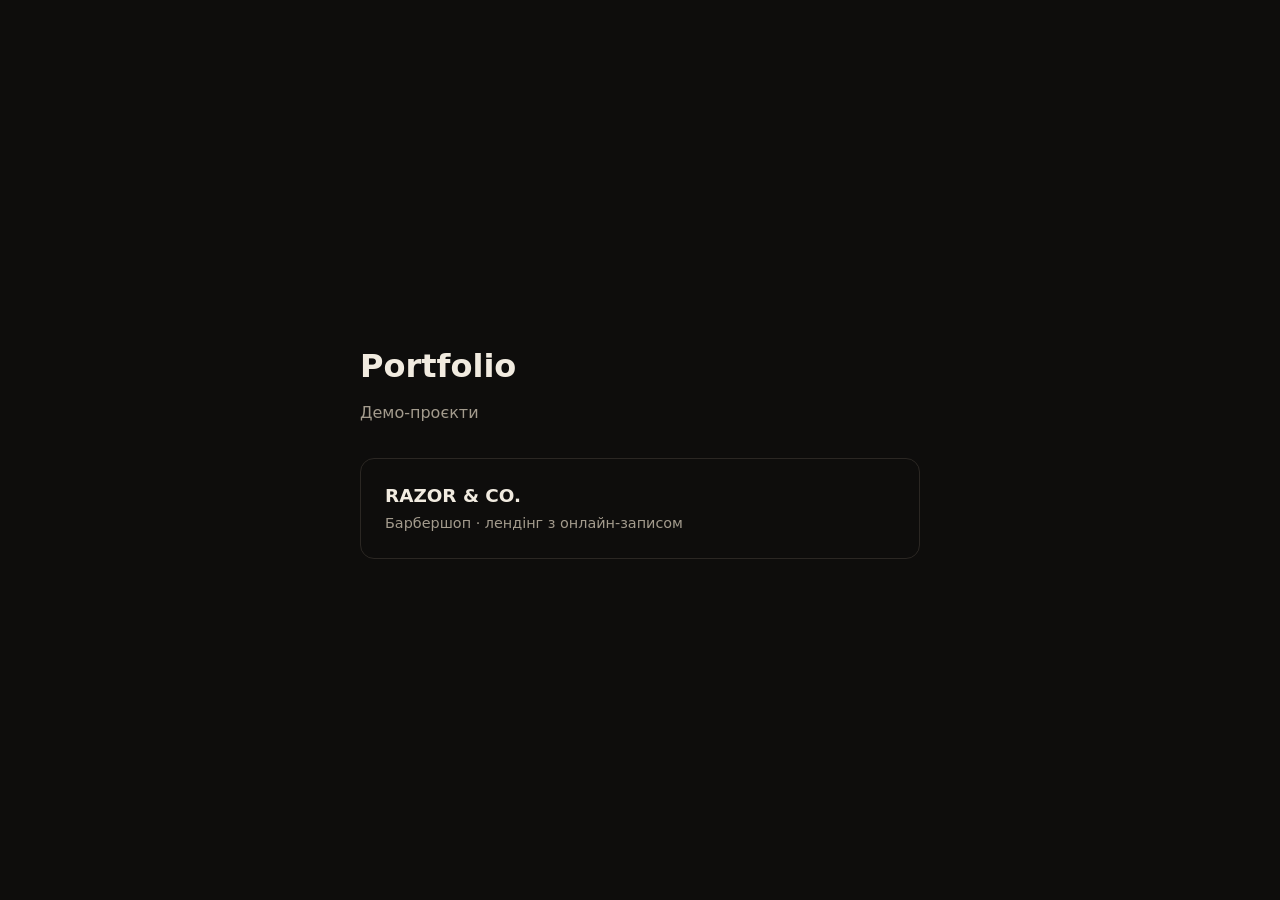
==== index.html @ 5d08f430 "Add RAZOR & CO. barbershop landing and Pages deploy workflow Co-Authored-By: Claude Sonnet 5.5 <nore" ====
<!doctype html>
<html lang="uk">
<head>
  <meta charset="utf-8">
  <meta name="viewport" content="width=device-width, initial-scale=1">
  <title>Portfolio</title>
  <style>
    :root { color-scheme: dark; }
    body { margin: 0; min-height: 100vh; display: grid; place-items: center; background: #0e0d0c; color: #f1ebe0; font: 16px/1.6 system-ui, -apple-system, 'Segoe UI', sans-serif; }
    main { width: min(560px, 100% - 40px); padding: 40px 0; }
    h1 { font-size: 2rem; margin: 0 0 8px; }
    p { color: #a39b8d; margin: 0 0 32px; }
    a { display: block; padding: 22px 24px; border: 1px solid #2b2723; border-radius: 14px; color: inherit; text-decoration: none; transition: border-color .25s, transform .25s; }
    a:hover { border-color: #c9a24b; transform: translateY(-2px); }
    b { display: block; font-size: 1.15rem; }
    span { color: #a39b8d; font-size: .9rem; }
  </style>
</head>
<body>
  <main>
    <h1>Portfolio</h1>
    <p>Демо-проєкти</p>
    <a href="barbershop/"><b>RAZOR &amp; CO.</b><span>Барбершоп · лендінг з онлайн-записом</span></a>
  </main>
</body>
</html>
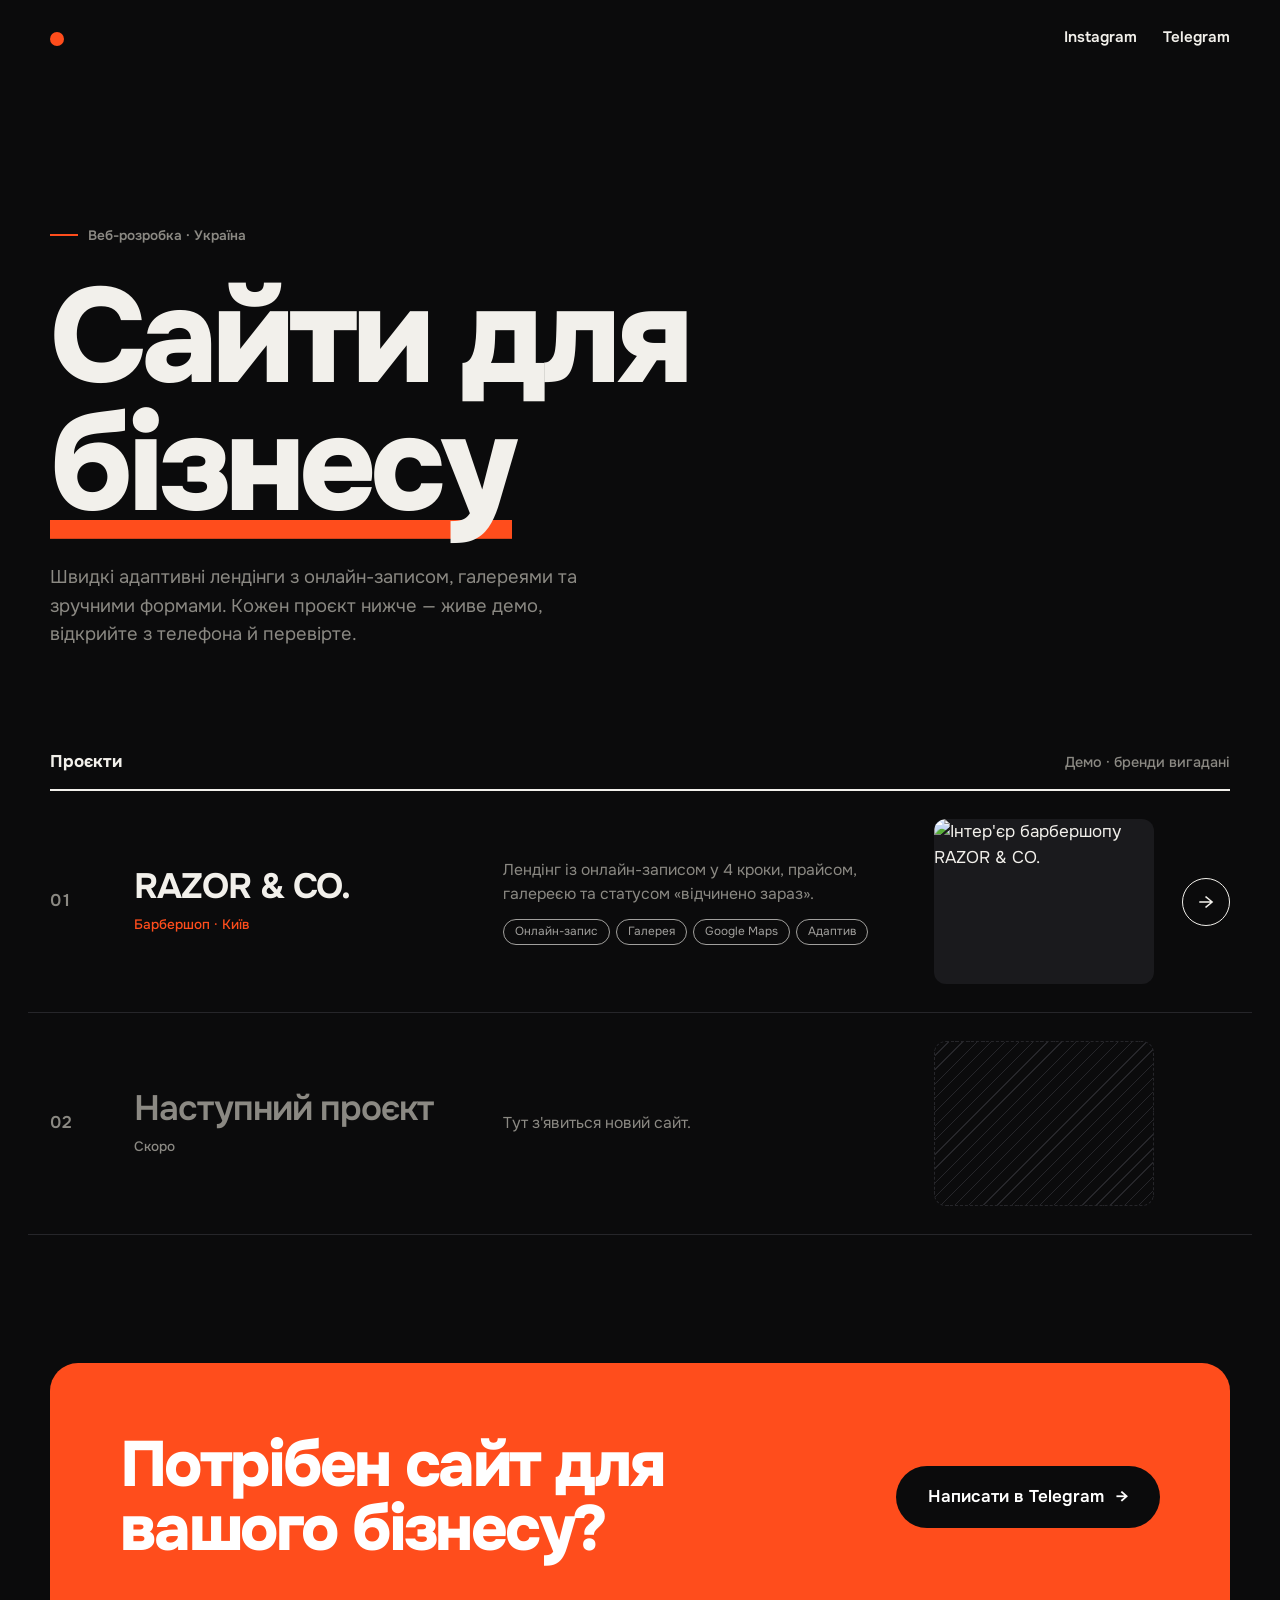
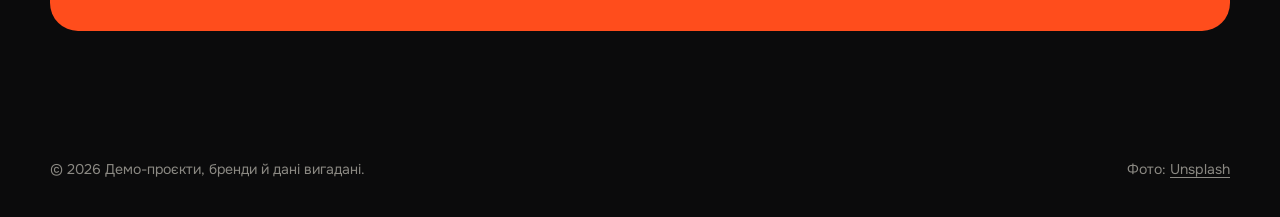
==== commit fb459fdc: "Redesign hub: independent dark style with project list - New neutral dark design (Onest, orange acce" ====
--- a/index.html
+++ b/index.html
@@ -3,24 +3,174 @@
 <head>
   <meta charset="utf-8">
   <meta name="viewport" content="width=device-width, initial-scale=1">
-  <title>Portfolio</title>
+  <title>Сайти для бізнесу — демо-проєкти</title>
+  <meta name="description" content="Демо-проєкти: лендінги та сайти для бізнесу з онлайн-записом, галереями та адаптивним дизайном.">
+  <meta name="theme-color" content="#0b0b0c">
+  <meta property="og:type" content="website">
+  <meta property="og:locale" content="uk_UA">
+  <meta property="og:title" content="Сайти для бізнесу — демо-проєкти">
+  <meta property="og:description" content="Демо-проєкти: лендінги та сайти для бізнесу.">
+  <meta property="og:image" content="https://images.unsplash.com/photo-1585747860715-2ba37e788b70?auto=format&fit=crop&w=1200&h=630&q=75">
+  <link rel="icon" href="data:image/svg+xml,<svg xmlns='http://www.w3.org/2000/svg' viewBox='0 0 64 64'><rect width='64' height='64' rx='16' fill='%230b0b0c'/><circle cx='32' cy='32' r='11' fill='%23ff4d1c'/></svg>">
+  <link rel="preconnect" href="https://fonts.googleapis.com">
+  <link rel="preconnect" href="https://fonts.gstatic.com" crossorigin>
+  <link rel="preconnect" href="https://images.unsplash.com" crossorigin>
+  <link href="https://fonts.googleapis.com/css2?family=Onest:wght@400;500;600;700;800&display=swap" rel="stylesheet">
   <style>
-    :root { color-scheme: dark; }
-    body { margin: 0; min-height: 100vh; display: grid; place-items: center; background: #0e0d0c; color: #f1ebe0; font: 16px/1.6 system-ui, -apple-system, 'Segoe UI', sans-serif; }
-    main { width: min(560px, 100% - 40px); padding: 40px 0; }
-    h1 { font-size: 2rem; margin: 0 0 8px; }
-    p { color: #a39b8d; margin: 0 0 32px; }
-    a { display: block; padding: 22px 24px; border: 1px solid #2b2723; border-radius: 14px; color: inherit; text-decoration: none; transition: border-color .25s, transform .25s; }
-    a:hover { border-color: #c9a24b; transform: translateY(-2px); }
-    b { display: block; font-size: 1.15rem; }
-    span { color: #a39b8d; font-size: .9rem; }
+    :root {
+      --bg: #0b0b0c;
+      --ink: #f2f0eb;
+      --muted: #8b8983;
+      --line: #26262a;
+      --accent: #ff4d1c;
+      --ease: cubic-bezier(.2, .7, .2, 1);
+    }
+    *, *::before, *::after { box-sizing: border-box; }
+    html { color-scheme: dark; scroll-behavior: smooth; }
+    body {
+      margin: 0; background: var(--bg); color: var(--ink);
+      font: 17px/1.55 'Onest', system-ui, -apple-system, 'Segoe UI', sans-serif;
+      -webkit-font-smoothing: antialiased; overflow-x: hidden;
+    }
+    a { color: inherit; text-decoration: none; }
+    h1, h2, h3, p, ul { margin: 0; padding: 0; }
+    ul { list-style: none; }
+    .wrap { width: min(1180px, 100% - 40px); margin-inline: auto; }
+
+    /* Header */
+    .top { display: flex; justify-content: space-between; align-items: center; padding: 26px 0; font-weight: 600; }
+    .brand { display: inline-flex; align-items: center; gap: 10px; letter-spacing: -.01em; }
+    .brand i { width: 14px; height: 14px; border-radius: 50%; background: var(--accent); display: block; }
+    .links { display: flex; gap: 26px; font-size: .95rem; }
+    .links a { position: relative; padding-bottom: 2px; }
+    .links a::after { content: ''; position: absolute; left: 0; right: 0; bottom: 0; height: 2px; background: var(--ink); transform: scaleX(0); transform-origin: left; transition: transform .35s var(--ease); }
+    .links a:hover::after { transform: scaleX(1); }
+
+    /* Hero */
+    .hero { padding: clamp(60px, 11vw, 150px) 0 clamp(50px, 8vw, 100px); }
+    .label { display: inline-flex; align-items: center; gap: 10px; font-size: .85rem; font-weight: 600; color: var(--muted); margin-bottom: 28px; }
+    .label::before { content: ''; width: 28px; height: 2px; background: var(--accent); }
+    .hero h1 { font-weight: 800; letter-spacing: -.045em; line-height: .95; font-size: clamp(3rem, 10.5vw, 9rem); max-width: 1000px; }
+    .hero h1 mark { background: none; color: inherit; background-image: linear-gradient(var(--accent), var(--accent)); background-repeat: no-repeat; background-size: 100% .14em; background-position: 0 92%; }
+    .hero .lead { margin-top: 34px; max-width: 540px; color: var(--muted); font-size: 1.15rem; }
+
+    /* Work list */
+    .list-head { display: flex; justify-content: space-between; align-items: baseline; padding-bottom: 14px; border-bottom: 2px solid var(--ink); font-weight: 700; }
+    .list-head span:last-child { color: var(--muted); font-weight: 500; font-size: .9rem; }
+    .work {
+      display: grid; grid-template-columns: 56px 1.1fr 1.3fr 220px 48px; gap: 28px; align-items: center;
+      padding: 28px 22px; margin-inline: -22px; border-bottom: 1px solid var(--line);
+      transition: background .4s var(--ease), color .4s var(--ease), border-radius .4s;
+    }
+    .work:hover, .work:focus-visible { background: var(--ink); color: var(--bg); border-radius: 18px; outline: none; border-color: transparent; }
+    .work__n { font-weight: 600; color: var(--muted); font-variant-numeric: tabular-nums; }
+    .work h3 { font-weight: 700; font-size: clamp(1.5rem, 3vw, 2.2rem); letter-spacing: -.03em; line-height: 1.05; }
+    .work__cat { display: block; margin-top: 8px; font-size: .85rem; font-weight: 500; color: var(--accent); }
+    .work__desc { color: var(--muted); font-size: .98rem; transition: color .4s; }
+    .work:hover .work__desc { color: #4d4b46; }
+    .work__tags { display: flex; flex-wrap: wrap; gap: 6px; margin-top: 12px; }
+    .work__tags span { padding: 3px 11px; border-radius: 999px; border: 1px solid currentColor; font-size: .74rem; opacity: .65; }
+    .work__thumb { aspect-ratio: 4 / 3; border-radius: 12px; overflow: hidden; background: #1a1a1d; }
+    .work__thumb img { width: 100%; height: 100%; object-fit: cover; transition: transform .8s var(--ease); }
+    .work:hover .work__thumb img { transform: scale(1.12) rotate(1deg); }
+    .work__go { width: 48px; height: 48px; border-radius: 50%; border: 1.5px solid currentColor; display: grid; place-items: center; font-size: 1.3rem; transition: all .4s var(--ease); }
+    .work:hover .work__go { background: var(--accent); border-color: var(--accent); color: #fff; transform: rotate(-45deg); }
+
+    .work--soon { cursor: default; color: var(--muted); }
+    .work--soon:hover { background: none; color: var(--muted); border-radius: 0; border-color: var(--line); }
+    .work--soon h3 { font-weight: 600; }
+    .work--soon .work__thumb { background: repeating-linear-gradient(135deg, transparent 0 9px, var(--line) 9px 10px); border: 1px dashed var(--line); }
+
+    /* CTA */
+    .cta { margin: clamp(70px, 10vw, 130px) 0; padding: clamp(36px, 6vw, 70px); background: var(--accent); color: #fff; border-radius: 28px; display: flex; flex-wrap: wrap; align-items: center; justify-content: space-between; gap: 30px; }
+    .cta h2 { font-weight: 800; letter-spacing: -.04em; line-height: 1; font-size: clamp(2rem, 5.5vw, 4rem); max-width: 620px; }
+    .btn { display: inline-flex; align-items: center; gap: 12px; padding: 18px 32px; border-radius: 999px; background: #0b0b0c; color: #fff; font-weight: 600; transition: transform .3s var(--ease), gap .3s var(--ease); }
+    .btn:hover { transform: translateY(-3px); gap: 18px; }
+
+    footer { padding: 0 0 36px; display: flex; flex-wrap: wrap; justify-content: space-between; gap: 10px; color: var(--muted); font-size: .88rem; }
+    footer a { text-decoration: underline; text-underline-offset: 3px; }
+
+    /* Appear */
+    .in { animation: up .9s var(--ease) both; animation-delay: var(--d, 0s); }
+    @keyframes up { from { opacity: 0; transform: translateY(24px); } to { opacity: 1; transform: none; } }
+
+    @media (max-width: 900px) {
+      .work { grid-template-columns: 1fr 120px; grid-template-areas: "main thumb" "desc desc"; gap: 14px 18px; margin-inline: -14px; padding: 22px 14px; }
+      .work__n, .work__go { display: none; }
+      .work__main { grid-area: main; }
+      .work__info { grid-area: desc; }
+      .work__thumb { grid-area: thumb; aspect-ratio: 1; }
+    }
+    @media (max-width: 520px) {
+      .links { gap: 18px; }
+      .cta .btn { width: 100%; justify-content: center; }
+    }
+    @media (prefers-reduced-motion: reduce) {
+      html { scroll-behavior: auto; }
+      *, *::before, *::after { animation-duration: .001ms !important; transition-duration: .001ms !important; }
+    }
   </style>
 </head>
 <body>
-  <main>
-    <h1>Portfolio</h1>
-    <p>Демо-проєкти</p>
-    <a href="barbershop/"><b>RAZOR &amp; CO.</b><span>Барбершоп · лендінг з онлайн-записом</span></a>
-  </main>
+  <div class="wrap">
+    <header class="top in">
+      <a class="brand" href="./" aria-label="На головну"><i aria-hidden="true"></i></a>
+      <nav class="links" aria-label="Контакти">
+        <a href="#" rel="noopener">Instagram</a>
+        <a href="#" rel="noopener">Telegram</a>
+      </nav>
+    </header>
+
+    <section class="hero">
+      <p class="label in" style="--d:.05s">Веб-розробка · Україна</p>
+      <h1 class="in" style="--d:.12s">Сайти для <mark>бізнесу</mark></h1>
+      <p class="lead in" style="--d:.22s">Швидкі адаптивні лендінги з онлайн-записом, галереями та зручними формами. Кожен проєкт нижче — живе демо, відкрийте з телефона й перевірте.</p>
+    </section>
+
+    <section aria-labelledby="works">
+      <div class="list-head in" style="--d:.3s">
+        <span id="works">Проєкти</span>
+        <span>Демо · бренди вигадані</span>
+      </div>
+
+      <!-- ===== ПРОЄКТ: копіюйте цей блок для нового сайту ===== -->
+      <a class="work in" style="--d:.38s" href="barbershop/" aria-label="Відкрити демо: RAZOR & CO.">
+        <span class="work__n">01</span>
+        <div class="work__main">
+          <h3>RAZOR &amp; CO.</h3>
+          <span class="work__cat">Барбершоп · Київ</span>
+        </div>
+        <div class="work__info">
+          <p class="work__desc">Лендінг із онлайн-записом у 4 кроки, прайсом, галереєю та статусом «відчинено зараз».</p>
+          <div class="work__tags"><span>Онлайн-запис</span><span>Галерея</span><span>Google Maps</span><span>Адаптив</span></div>
+        </div>
+        <div class="work__thumb"><img src="https://images.unsplash.com/photo-1585747860715-2ba37e788b70?auto=format&fit=crop&w=600&q=70" alt="Інтер'єр барбершопу RAZOR & CO." width="600" height="450" loading="eager"></div>
+        <span class="work__go" aria-hidden="true">→</span>
+      </a>
+      <!-- ===== кінець блоку ===== -->
+
+      <div class="work work--soon in" style="--d:.46s">
+        <span class="work__n">02</span>
+        <div class="work__main">
+          <h3>Наступний проєкт</h3>
+          <span class="work__cat" style="color:var(--muted)">Скоро</span>
+        </div>
+        <div class="work__info"><p class="work__desc">Тут з'явиться новий сайт.</p></div>
+        <div class="work__thumb"></div>
+        <span></span>
+      </div>
+    </section>
+
+    <section class="cta">
+      <h2>Потрібен сайт для вашого бізнесу?</h2>
+      <a class="btn" href="#" rel="noopener">Написати в Telegram <span aria-hidden="true">→</span></a>
+    </section>
+
+    <footer>
+      <span>© <span id="y"></span> Демо-проєкти, бренди й дані вигадані.</span>
+      <span>Фото: <a href="https://unsplash.com" target="_blank" rel="noopener">Unsplash</a></span>
+    </footer>
+  </div>
+  <script>document.getElementById('y').textContent = new Date().getFullYear()</script>
 </body>
 </html>
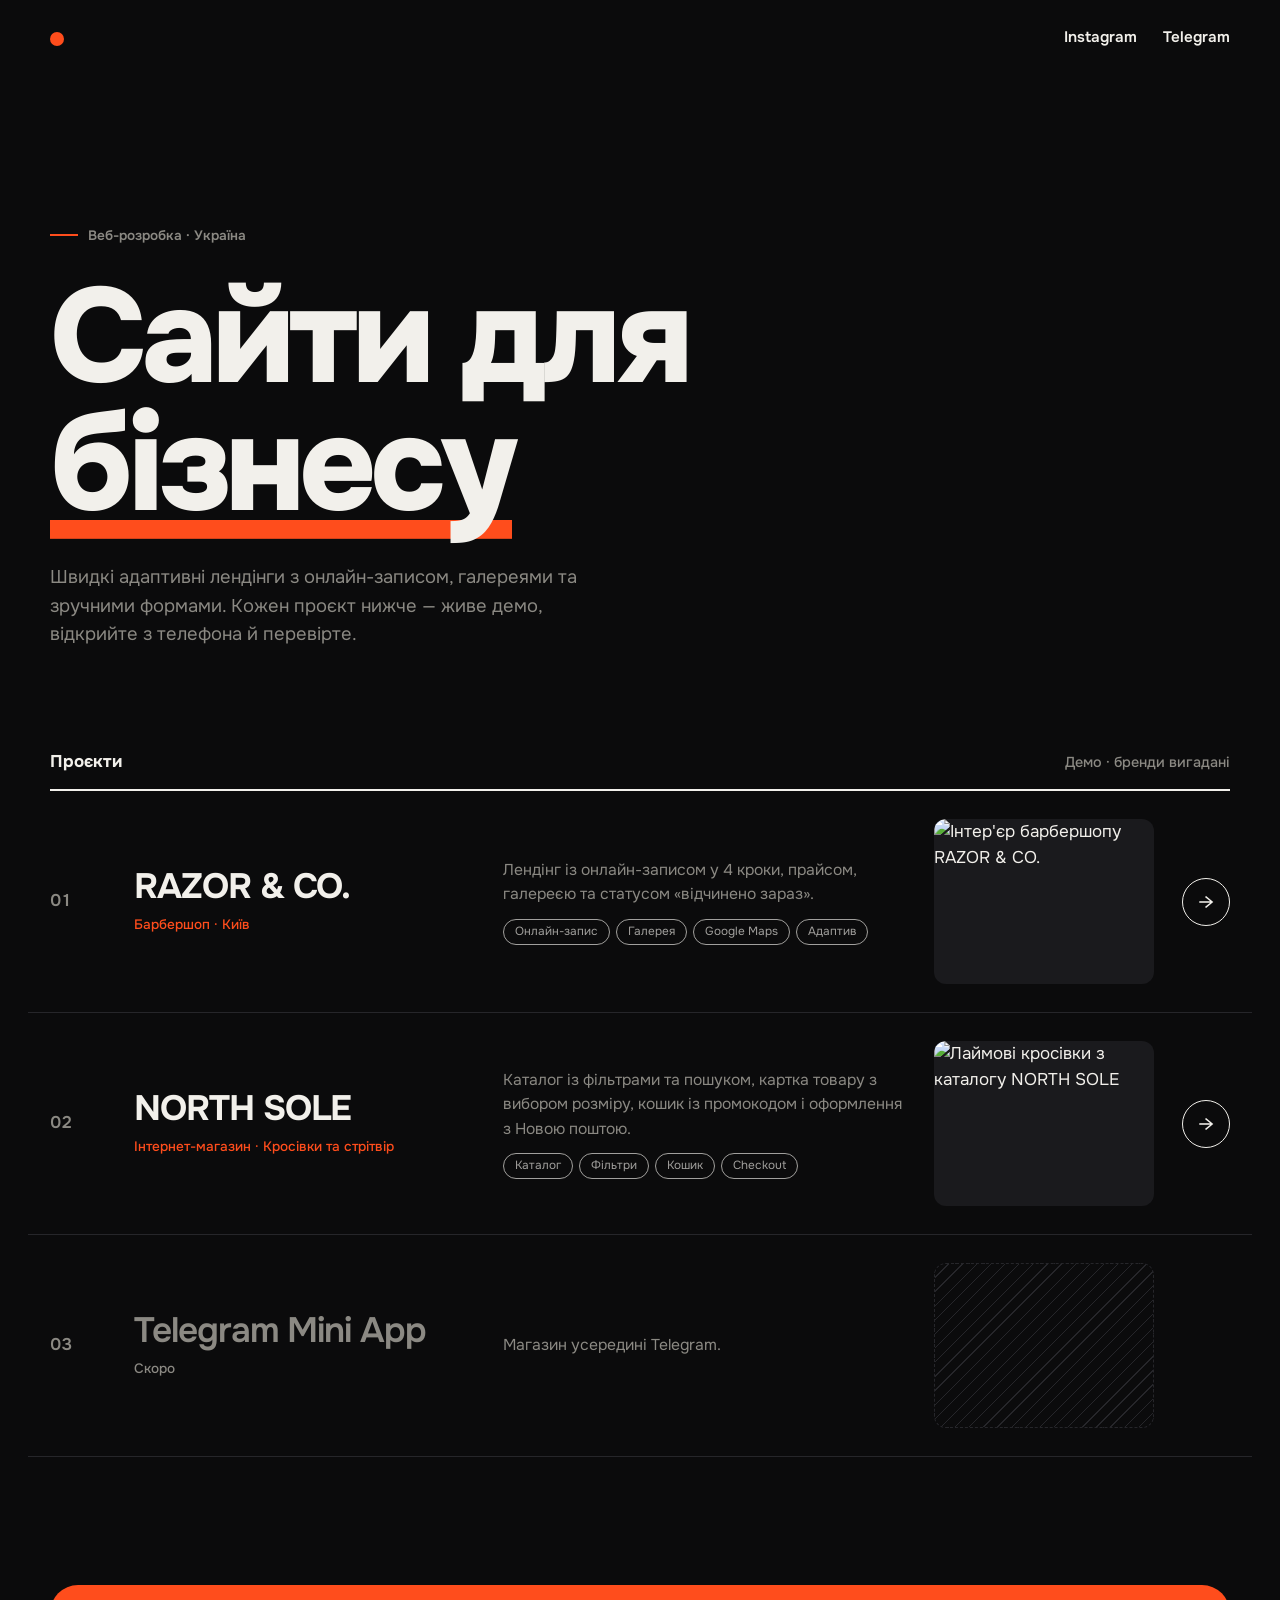
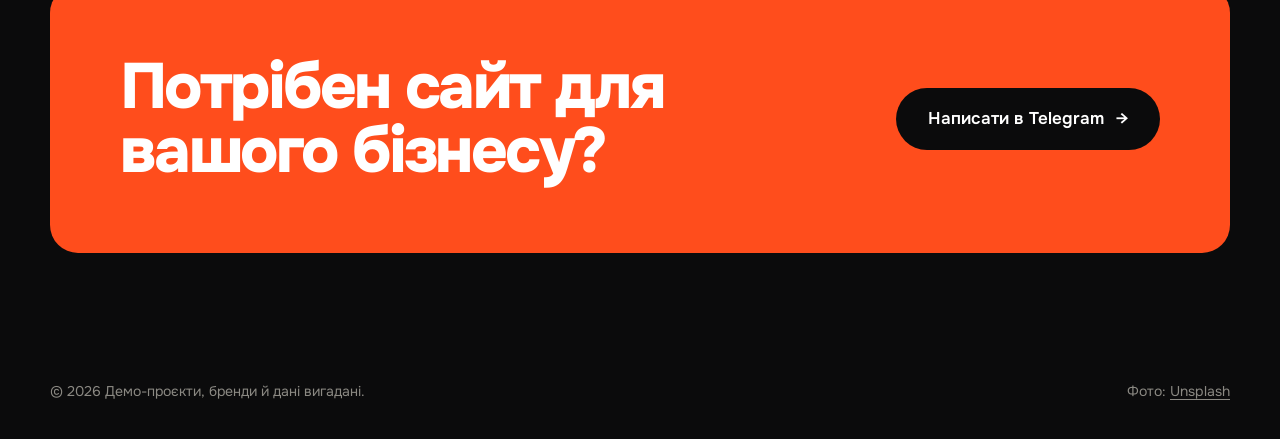
==== commit 990f1638: "Add NORTH SOLE sneaker store demo and link it from the hub - Catalog with filters, search, sorting, " ====
--- a/index.html
+++ b/index.html
@@ -149,13 +149,27 @@
       </a>
       <!-- ===== кінець блоку ===== -->
 
-      <div class="work work--soon in" style="--d:.46s">
+      <a class="work in" style="--d:.46s" href="sneakers/" aria-label="Відкрити демо: NORTH SOLE">
         <span class="work__n">02</span>
         <div class="work__main">
-          <h3>Наступний проєкт</h3>
+          <h3>NORTH SOLE</h3>
+          <span class="work__cat">Інтернет-магазин · Кросівки та стрітвір</span>
+        </div>
+        <div class="work__info">
+          <p class="work__desc">Каталог із фільтрами та пошуком, картка товару з вибором розміру, кошик із промокодом і оформлення з Новою поштою.</p>
+          <div class="work__tags"><span>Каталог</span><span>Фільтри</span><span>Кошик</span><span>Checkout</span></div>
+        </div>
+        <div class="work__thumb"><img src="https://images.unsplash.com/photo-1606107557195-0e29a4b5b4aa?auto=format&fit=crop&w=600&q=70" alt="Лаймові кросівки з каталогу NORTH SOLE" width="600" height="450" loading="lazy"></div>
+        <span class="work__go" aria-hidden="true">→</span>
+      </a>
+
+      <div class="work work--soon in" style="--d:.54s">
+        <span class="work__n">03</span>
+        <div class="work__main">
+          <h3>Telegram Mini App</h3>
           <span class="work__cat" style="color:var(--muted)">Скоро</span>
         </div>
-        <div class="work__info"><p class="work__desc">Тут з'явиться новий сайт.</p></div>
+        <div class="work__info"><p class="work__desc">Магазин усередині Telegram.</p></div>
         <div class="work__thumb"></div>
         <span></span>
       </div>
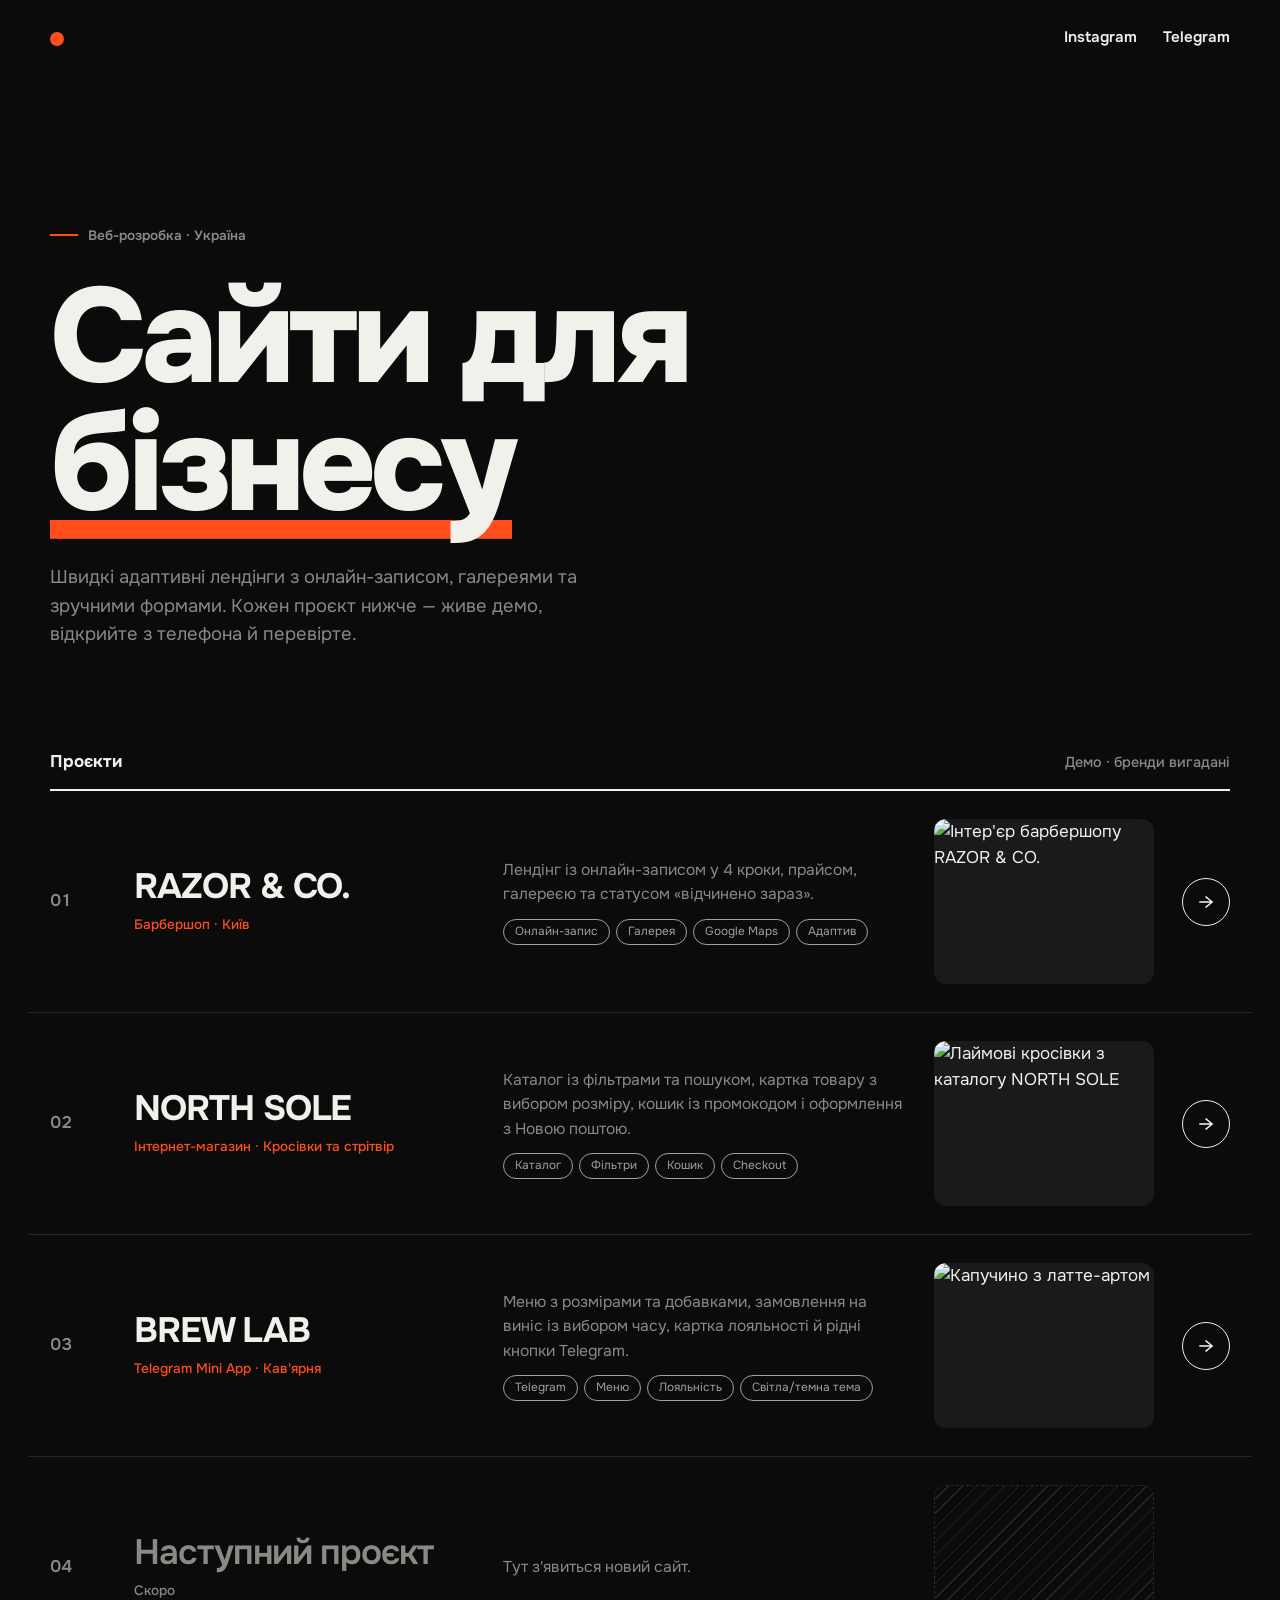
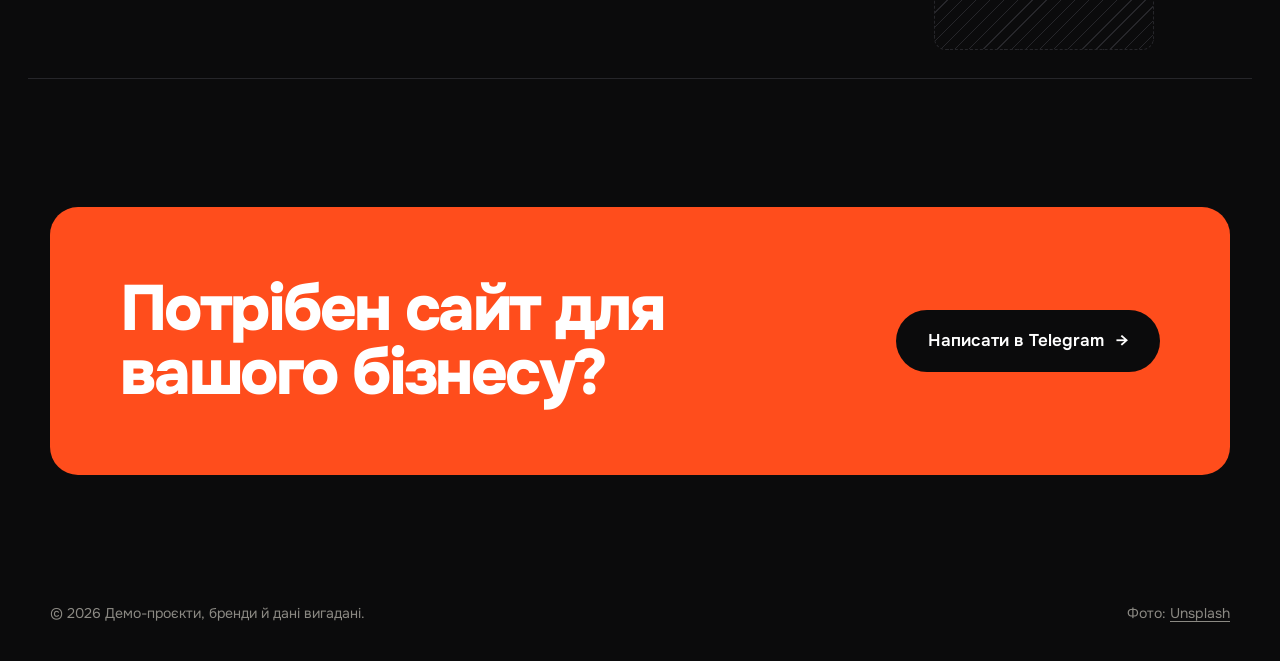
==== commit 0dc34efb: "Add BREW LAB Telegram Mini App demo and link it from the hub - Menu with categories, size and add-on" ====
--- a/index.html
+++ b/index.html
@@ -163,13 +163,27 @@
         <span class="work__go" aria-hidden="true">→</span>
       </a>
 
-      <div class="work work--soon in" style="--d:.54s">
+      <a class="work in" style="--d:.54s" href="coffee/" aria-label="Відкрити демо: BREW LAB">
         <span class="work__n">03</span>
         <div class="work__main">
-          <h3>Telegram Mini App</h3>
+          <h3>BREW LAB</h3>
+          <span class="work__cat">Telegram Mini App · Кав'ярня</span>
+        </div>
+        <div class="work__info">
+          <p class="work__desc">Меню з розмірами та добавками, замовлення на виніс із вибором часу, картка лояльності й рідні кнопки Telegram.</p>
+          <div class="work__tags"><span>Telegram</span><span>Меню</span><span>Лояльність</span><span>Світла/темна тема</span></div>
+        </div>
+        <div class="work__thumb"><img src="https://images.unsplash.com/photo-1760306081298-93e10f2be897?auto=format&fit=crop&w=600&q=70" alt="Капучино з латте-артом" width="600" height="450" loading="lazy"></div>
+        <span class="work__go" aria-hidden="true">→</span>
+      </a>
+
+      <div class="work work--soon in" style="--d:.62s">
+        <span class="work__n">04</span>
+        <div class="work__main">
+          <h3>Наступний проєкт</h3>
           <span class="work__cat" style="color:var(--muted)">Скоро</span>
         </div>
-        <div class="work__info"><p class="work__desc">Магазин усередині Telegram.</p></div>
+        <div class="work__info"><p class="work__desc">Тут з'явиться новий сайт.</p></div>
         <div class="work__thumb"></div>
         <span></span>
       </div>
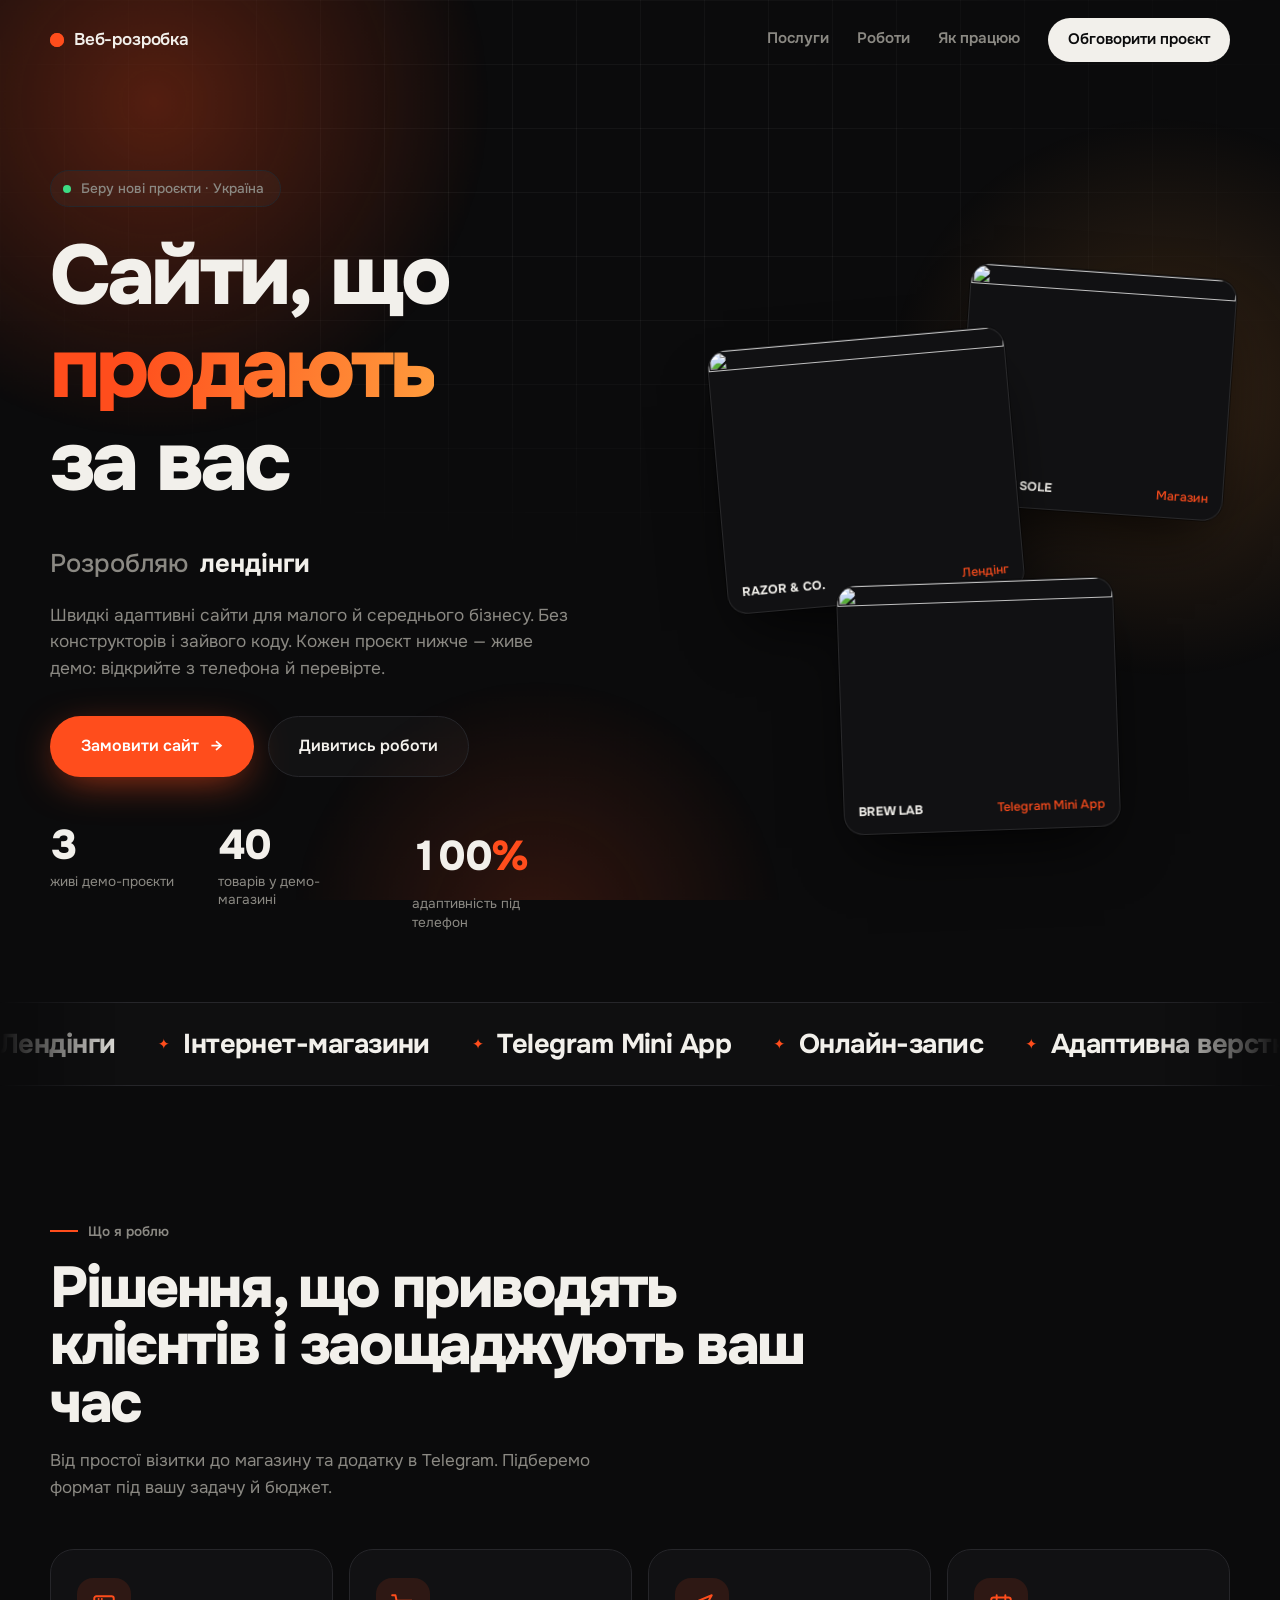
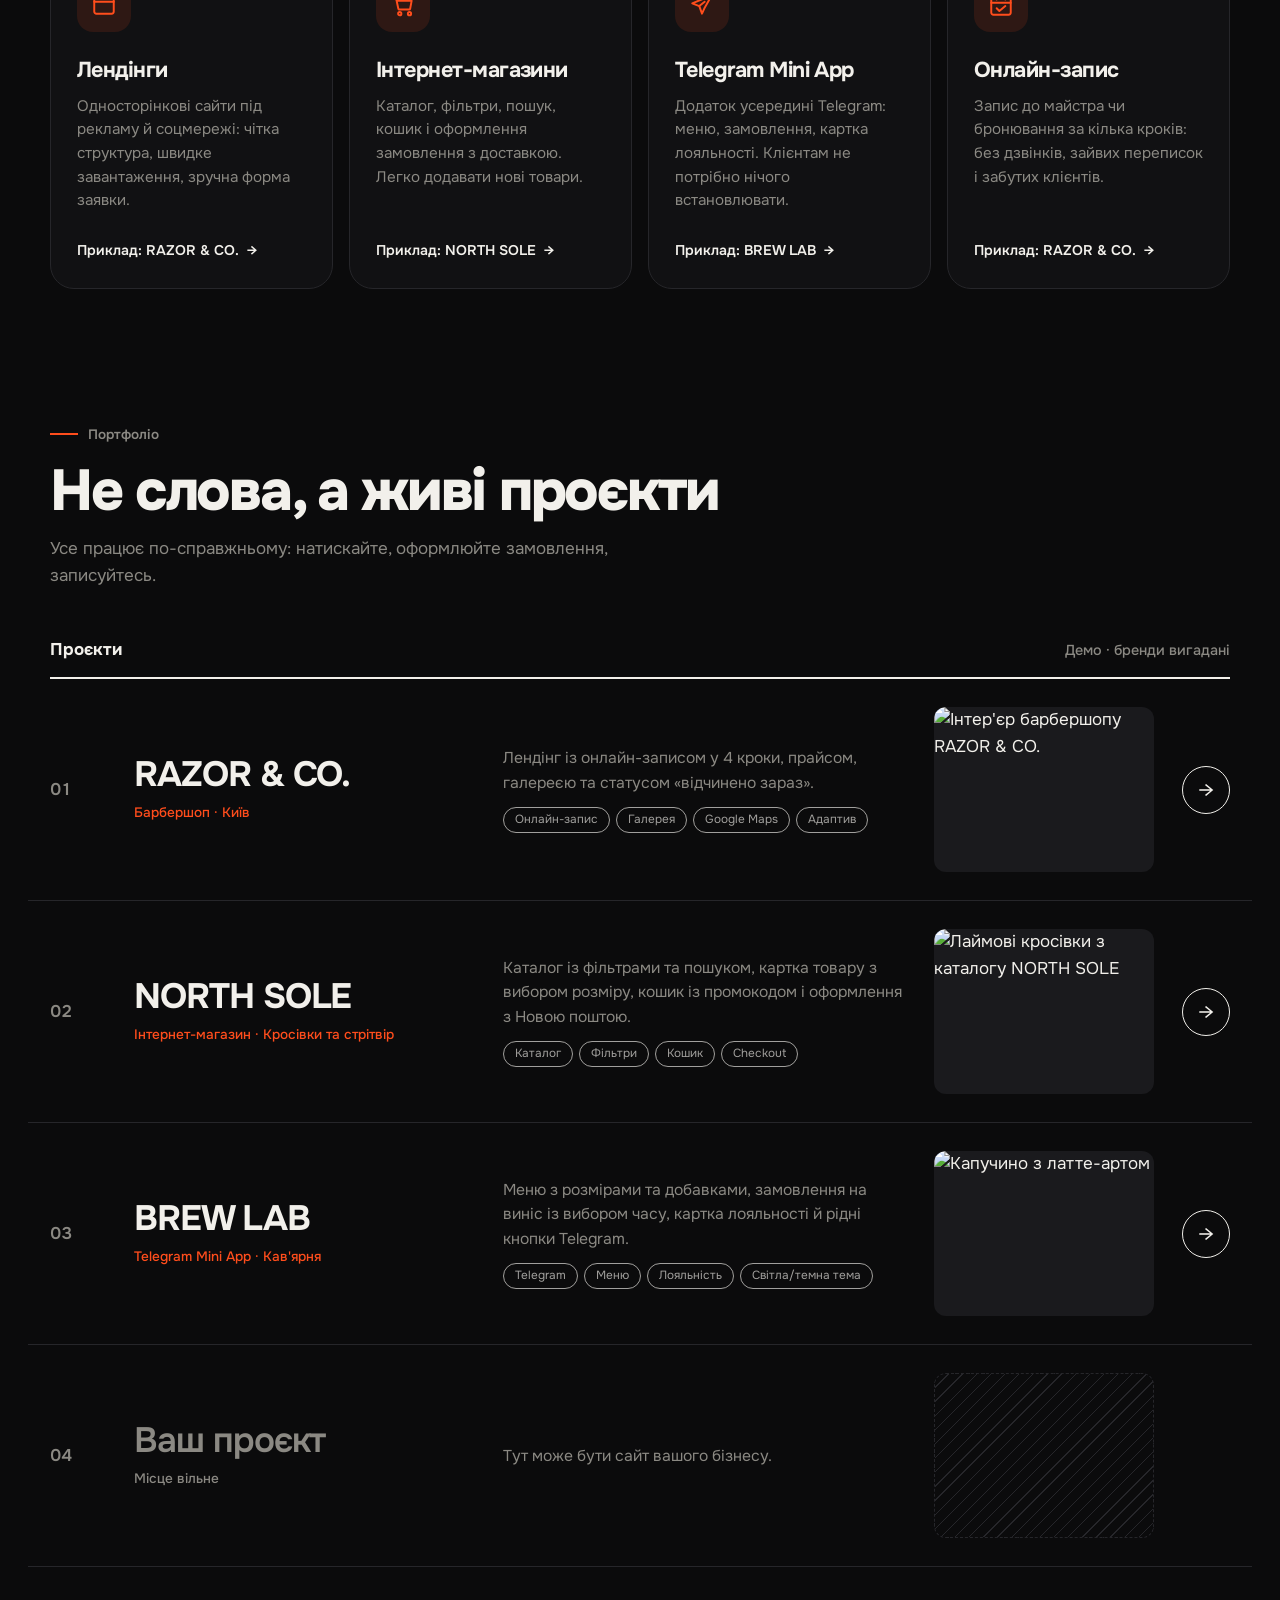
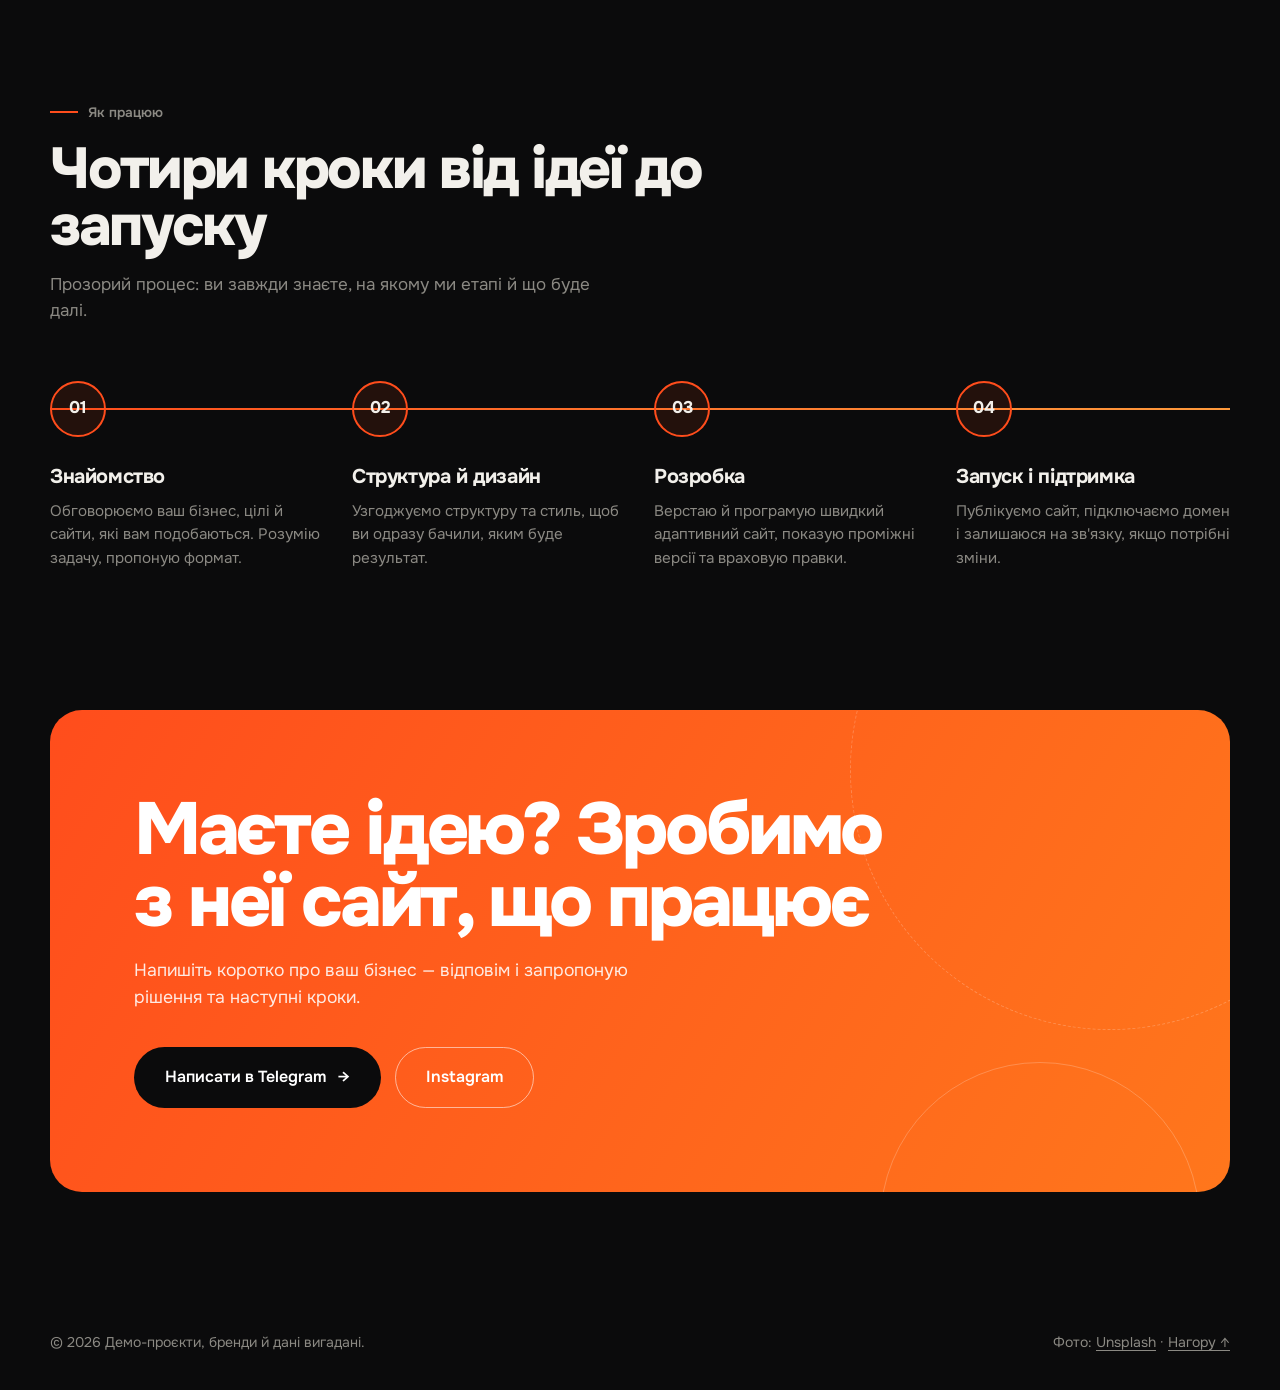
==== commit f15f7e10: "Redesign hub as a services business card with animations Rewrite the root index.html: animated hero " ====
--- a/index.html
+++ b/index.html
@@ -1,15 +1,16 @@
 <!doctype html>
 <html lang="uk">
 <head>
+  <script>document.documentElement.classList.add('js')</script>
   <meta charset="utf-8">
   <meta name="viewport" content="width=device-width, initial-scale=1">
-  <title>Сайти для бізнесу — демо-проєкти</title>
-  <meta name="description" content="Демо-проєкти: лендінги та сайти для бізнесу з онлайн-записом, галереями та адаптивним дизайном.">
+  <title>Сайти, що продають — лендінги, магазини, Telegram Mini App</title>
+  <meta name="description" content="Розробляю лендінги, інтернет-магазини, Telegram Mini App і системи онлайн-запису для бізнесу. Швидко, адаптивно, без конструкторів. Подивіться живі демо-проєкти.">
   <meta name="theme-color" content="#0b0b0c">
   <meta property="og:type" content="website">
   <meta property="og:locale" content="uk_UA">
-  <meta property="og:title" content="Сайти для бізнесу — демо-проєкти">
-  <meta property="og:description" content="Демо-проєкти: лендінги та сайти для бізнесу.">
+  <meta property="og:title" content="Сайти, що продають за вас">
+  <meta property="og:description" content="Лендінги, інтернет-магазини, Telegram Mini App та онлайн-запис. Живі демо — відкрийте з телефона й перевірте.">
   <meta property="og:image" content="https://images.unsplash.com/photo-1585747860715-2ba37e788b70?auto=format&fit=crop&w=1200&h=630&q=75">
   <link rel="icon" href="data:image/svg+xml,<svg xmlns='http://www.w3.org/2000/svg' viewBox='0 0 64 64'><rect width='64' height='64' rx='16' fill='%230b0b0c'/><circle cx='32' cy='32' r='11' fill='%23ff4d1c'/></svg>">
   <link rel="preconnect" href="https://fonts.googleapis.com">
@@ -19,14 +20,17 @@
   <style>
     :root {
       --bg: #0b0b0c;
+      --card: #111113;
       --ink: #f2f0eb;
       --muted: #8b8983;
       --line: #26262a;
       --accent: #ff4d1c;
+      --accent-2: #ff9a3c;
+      --ok: #3ddc84;
       --ease: cubic-bezier(.2, .7, .2, 1);
     }
     *, *::before, *::after { box-sizing: border-box; }
-    html { color-scheme: dark; scroll-behavior: smooth; }
+    html { color-scheme: dark; scroll-behavior: smooth; scroll-padding-top: 80px; }
     body {
       margin: 0; background: var(--bg); color: var(--ink);
       font: 17px/1.55 'Onest', system-ui, -apple-system, 'Segoe UI', sans-serif;
@@ -35,27 +39,127 @@
     a { color: inherit; text-decoration: none; }
     h1, h2, h3, p, ul { margin: 0; padding: 0; }
     ul { list-style: none; }
-    .wrap { width: min(1180px, 100% - 40px); margin-inline: auto; }
-
-    /* Header */
-    .top { display: flex; justify-content: space-between; align-items: center; padding: 26px 0; font-weight: 600; }
-    .brand { display: inline-flex; align-items: center; gap: 10px; letter-spacing: -.01em; }
-    .brand i { width: 14px; height: 14px; border-radius: 50%; background: var(--accent); display: block; }
-    .links { display: flex; gap: 26px; font-size: .95rem; }
-    .links a { position: relative; padding-bottom: 2px; }
-    .links a::after { content: ''; position: absolute; left: 0; right: 0; bottom: 0; height: 2px; background: var(--ink); transform: scaleX(0); transform-origin: left; transition: transform .35s var(--ease); }
-    .links a:hover::after { transform: scaleX(1); }
-
-    /* Hero */
-    .hero { padding: clamp(60px, 11vw, 150px) 0 clamp(50px, 8vw, 100px); }
-    .label { display: inline-flex; align-items: center; gap: 10px; font-size: .85rem; font-weight: 600; color: var(--muted); margin-bottom: 28px; }
-    .label::before { content: ''; width: 28px; height: 2px; background: var(--accent); }
-    .hero h1 { font-weight: 800; letter-spacing: -.045em; line-height: .95; font-size: clamp(3rem, 10.5vw, 9rem); max-width: 1000px; }
-    .hero h1 mark { background: none; color: inherit; background-image: linear-gradient(var(--accent), var(--accent)); background-repeat: no-repeat; background-size: 100% .14em; background-position: 0 92%; }
-    .hero .lead { margin-top: 34px; max-width: 540px; color: var(--muted); font-size: 1.15rem; }
-
-    /* Work list */
-    .list-head { display: flex; justify-content: space-between; align-items: baseline; padding-bottom: 14px; border-bottom: 2px solid var(--ink); font-weight: 700; }
+    img { display: block; }
+    :focus-visible { outline: 2px solid var(--accent); outline-offset: 3px; border-radius: 6px; }
+    .wrap { position: relative; z-index: 1; width: min(1180px, 100% - 40px); margin-inline: auto; }
+
+    /* ---------- Фон: сітка, світні плями, світло за курсором ---------- */
+    .bg { position: fixed; inset: 0; z-index: 0; overflow: hidden; pointer-events: none; }
+    .bg__grid {
+      position: absolute; inset: 0;
+      background-image: linear-gradient(rgba(255,255,255,.045) 1px, transparent 1px), linear-gradient(90deg, rgba(255,255,255,.045) 1px, transparent 1px);
+      background-size: 64px 64px;
+      -webkit-mask-image: radial-gradient(ellipse 80% 60% at 50% 20%, #000 20%, transparent 75%);
+              mask-image: radial-gradient(ellipse 80% 60% at 50% 20%, #000 20%, transparent 75%);
+    }
+    .blob { position: absolute; border-radius: 50%; will-change: transform; }
+    .blob--a { width: 60vmax; height: 60vmax; left: -18vmax; top: -22vmax; background: radial-gradient(circle, rgba(255,77,28,.30), transparent 62%); animation: drift-a 24s ease-in-out infinite alternate; }
+    .blob--b { width: 50vmax; height: 50vmax; right: -16vmax; top: 6vmax; background: radial-gradient(circle, rgba(255,154,60,.18), transparent 62%); animation: drift-b 30s ease-in-out infinite alternate; }
+    .blob--c { width: 44vmax; height: 44vmax; left: 20vmax; bottom: -24vmax; background: radial-gradient(circle, rgba(255,77,28,.16), transparent 62%); animation: drift-a 28s ease-in-out infinite alternate-reverse; }
+    @keyframes drift-a { to { transform: translate3d(8vmax, 6vmax, 0) scale(1.15); } }
+    @keyframes drift-b { to { transform: translate3d(-7vmax, 9vmax, 0) scale(.9); } }
+    .glow { position: fixed; left: 0; top: 0; z-index: 0; width: 520px; height: 520px; margin: -260px 0 0 -260px; border-radius: 50%; pointer-events: none; opacity: 0; background: radial-gradient(circle, rgba(255,77,28,.13), transparent 65%); transition: opacity .6s; will-change: transform; }
+    .glow.on { opacity: 1; }
+
+    .progress { position: fixed; left: 0; top: 0; right: 0; height: 3px; z-index: 60; background: linear-gradient(90deg, var(--accent), var(--accent-2)); transform: scaleX(0); transform-origin: left; }
+
+    /* ---------- Шапка ---------- */
+    .top { position: sticky; top: 0; z-index: 50; transition: background .4s, backdrop-filter .4s, border-color .4s; border-bottom: 1px solid transparent; }
+    .top.is-stuck { background: rgba(11,11,12,.72); -webkit-backdrop-filter: blur(14px); backdrop-filter: blur(14px); border-color: var(--line); }
+    .top__in { display: flex; justify-content: space-between; align-items: center; gap: 20px; padding: 18px 0; font-weight: 600; }
+    .brand { display: inline-flex; align-items: center; gap: 10px; letter-spacing: -.01em; white-space: nowrap; }
+    .brand i { position: relative; width: 14px; height: 14px; border-radius: 50%; background: var(--accent); display: block; }
+    .brand i::after { content: ''; position: absolute; inset: 0; border-radius: 50%; background: var(--accent); animation: ping 2.4s var(--ease) infinite; }
+    @keyframes ping { 0% { transform: scale(1); opacity: .7; } 80%, 100% { transform: scale(3); opacity: 0; } }
+    .nav { display: flex; align-items: center; gap: 28px; font-size: .95rem; }
+    .nav a:not(.pill) { position: relative; padding-bottom: 2px; color: var(--muted); transition: color .3s; }
+    .nav a:not(.pill):hover { color: var(--ink); }
+    .nav a:not(.pill)::after { content: ''; position: absolute; left: 0; right: 0; bottom: 0; height: 2px; background: var(--accent); transform: scaleX(0); transform-origin: left; transition: transform .35s var(--ease); }
+    .nav a:not(.pill):hover::after { transform: scaleX(1); }
+    .pill { white-space: nowrap; padding: 10px 20px; border-radius: 999px; background: var(--ink); color: var(--bg); font-weight: 600; transition: transform .3s var(--ease), background .3s, color .3s; }
+    .pill:hover { background: var(--accent); color: #fff; transform: translateY(-2px); }
+
+    /* ---------- Hero ---------- */
+    .hero { display: grid; grid-template-columns: 1.1fr .9fr; gap: 40px; align-items: center; padding: clamp(40px, 7vw, 90px) 0 clamp(40px, 6vw, 70px); }
+    .badge { display: inline-flex; align-items: center; gap: 10px; padding: 7px 16px 7px 12px; border: 1px solid var(--line); border-radius: 999px; background: rgba(255,255,255,.03); font-size: .85rem; font-weight: 500; color: var(--muted); margin-bottom: 28px; }
+    .badge i { width: 8px; height: 8px; border-radius: 50%; background: var(--ok); box-shadow: 0 0 0 0 rgba(61,220,132,.6); animation: pulse 2s infinite; }
+    @keyframes pulse { 70% { box-shadow: 0 0 0 9px rgba(61,220,132,0); } 100% { box-shadow: 0 0 0 0 rgba(61,220,132,0); } }
+    h1 { font-weight: 800; letter-spacing: -.045em; line-height: .98; font-size: clamp(2.7rem, 6.6vw, 6rem); }
+    .w { display: inline-block; overflow: hidden; vertical-align: top; padding: 0 .04em .12em; margin: 0 -.04em; }
+    .w > span { display: inline-block; transform: translateY(110%); animation: rise 1s var(--ease) forwards; animation-delay: var(--d, 0s); }
+    @keyframes rise { to { transform: none; } }
+    .grad { background: linear-gradient(100deg, var(--accent) 10%, var(--accent-2) 50%, var(--accent) 90%); background-size: 200% 100%; -webkit-background-clip: text; background-clip: text; color: transparent; -webkit-text-fill-color: transparent; animation: rise 1s var(--ease) forwards, shine 5s linear infinite; animation-delay: var(--d, 0s), 0s; }
+    @keyframes shine { to { background-position: -200% 0; } }
+
+    .rotline { margin-top: 30px; font-size: clamp(1.15rem, 2.2vw, 1.6rem); font-weight: 500; color: var(--muted); display: flex; flex-wrap: wrap; gap: 0 .45em; }
+    .rot { display: inline-grid; color: var(--ink); font-weight: 700; }
+    .rot > span { grid-area: 1 / 1; opacity: 0; transform: translateY(70%); transition: opacity .55s var(--ease), transform .55s var(--ease); }
+    .rot > .on { opacity: 1; transform: none; }
+    .rot > .out { opacity: 0; transform: translateY(-70%); }
+    .lead { margin-top: 18px; max-width: 520px; color: var(--muted); font-size: 1.08rem; }
+    .actions { margin-top: 34px; display: flex; flex-wrap: wrap; gap: 14px; }
+    .btn { display: inline-flex; align-items: center; justify-content: center; gap: 12px; padding: 17px 30px; border-radius: 999px; font-weight: 600; font-size: 1rem; border: 1.5px solid transparent; cursor: pointer; transition: transform .3s var(--ease), gap .3s var(--ease), background .3s, color .3s, border-color .3s, box-shadow .3s; }
+    .btn:hover { gap: 18px; }
+    .btn--main { background: var(--accent); color: #fff; box-shadow: 0 10px 40px -10px rgba(255,77,28,.7); }
+    .btn--main:hover { box-shadow: 0 14px 50px -8px rgba(255,77,28,.9); transform: translateY(-3px); }
+    .btn--ghost { border-color: var(--line); color: var(--ink); background: rgba(255,255,255,.03); }
+    .btn--ghost:hover { border-color: var(--ink); transform: translateY(-3px); }
+    .btn--dark { background: #0b0b0c; color: #fff; }
+    .btn--dark:hover { transform: translateY(-3px); }
+    .btn--line { border-color: rgba(255,255,255,.55); color: #fff; }
+    .btn--line:hover { background: #fff; color: var(--accent); transform: translateY(-3px); }
+
+    .stats { margin-top: 48px; display: flex; flex-wrap: wrap; gap: 14px 44px; }
+    .stat b { display: inline-block; font-size: clamp(1.9rem, 3.4vw, 2.6rem); font-weight: 800; letter-spacing: -.04em; line-height: 1; font-variant-numeric: tabular-nums; }
+    .stat i { font-style: normal; font-weight: 800; font-size: clamp(1.9rem, 3.4vw, 2.6rem); letter-spacing: -.04em; color: var(--accent); }
+    .stat span { display: block; margin-top: 6px; font-size: .85rem; color: var(--muted); max-width: 150px; line-height: 1.35; }
+
+    /* Сцена з картками проєктів */
+    .stage { position: relative; height: clamp(380px, 46vw, 560px); }
+    .pcard { position: absolute; width: var(--w); left: var(--l); right: var(--r2); top: var(--t); bottom: var(--b); z-index: var(--z, 1); transform: translate3d(calc(var(--px, 0) * var(--depth, 10) * 1px), calc(var(--py, 0) * var(--depth, 10) * 1px), 0) rotate(var(--rot, 0deg)); transition: transform .5s var(--ease); }
+    .pcard__in { border-radius: 20px; overflow: hidden; background: var(--card); border: 1px solid rgba(255,255,255,.1); box-shadow: 0 30px 60px -20px rgba(0,0,0,.8), 0 0 0 1px rgba(0,0,0,.4); animation: float 7s ease-in-out infinite; animation-delay: var(--fd, 0s); }
+    @keyframes float { 50% { transform: translateY(-14px); } }
+    .pcard img { width: 100%; height: auto; aspect-ratio: 4 / 3; object-fit: cover; }
+    .pcard__bar { display: flex; justify-content: space-between; align-items: center; gap: 8px; padding: 11px 14px; font-size: .78rem; }
+    .pcard__bar b { font-weight: 700; letter-spacing: -.01em; }
+    .pcard__bar span { color: var(--accent); font-weight: 500; }
+    .toast { position: absolute; z-index: 5; display: inline-flex; align-items: center; gap: 10px; padding: 11px 16px; border-radius: 14px; background: rgba(24,24,27,.88); -webkit-backdrop-filter: blur(10px); backdrop-filter: blur(10px); border: 1px solid rgba(255,255,255,.12); font-size: .82rem; font-weight: 600; box-shadow: 0 16px 40px -12px rgba(0,0,0,.8); opacity: 0; animation: toast 8s var(--ease) infinite; animation-delay: var(--td, 0s); }
+    .toast i { display: grid; place-items: center; width: 22px; height: 22px; border-radius: 50%; background: var(--ok); color: #06210f; font-style: normal; font-size: .75rem; }
+    @keyframes toast { 0% { opacity: 0; transform: translateY(14px) scale(.96); } 8%, 40% { opacity: 1; transform: none; } 50%, 100% { opacity: 0; transform: translateY(-10px) scale(.98); } }
+
+    /* ---------- Бігуча стрічка ---------- */
+    .marquee { position: relative; z-index: 1; overflow: hidden; border-block: 1px solid var(--line); background: rgba(255,255,255,.02); -webkit-mask-image: linear-gradient(90deg, transparent, #000 10%, #000 90%, transparent); mask-image: linear-gradient(90deg, transparent, #000 10%, #000 90%, transparent); }
+    .marquee__track { display: flex; width: max-content; animation: marquee 38s linear infinite; }
+    .marquee:hover .marquee__track { animation-play-state: paused; }
+    .marquee__track ul { display: flex; flex-shrink: 0; }
+    .marquee__track li { display: flex; align-items: center; gap: 28px; padding: 20px 14px 20px 0; font-size: clamp(1.2rem, 2.4vw, 1.7rem); font-weight: 700; letter-spacing: -.02em; white-space: nowrap; }
+    .marquee__track li::after { content: '✦'; color: var(--accent); font-size: .9rem; margin-left: 14px; }
+    @keyframes marquee { to { transform: translateX(-50%); } }
+
+    /* ---------- Секції ---------- */
+    .sec { padding: clamp(70px, 10vw, 130px) 0 0; }
+    .eyebrow { display: inline-flex; align-items: center; gap: 10px; font-size: .85rem; font-weight: 600; color: var(--muted); margin-bottom: 18px; }
+    .eyebrow::before { content: ''; width: 28px; height: 2px; background: var(--accent); }
+    .sec h2 { font-weight: 800; letter-spacing: -.04em; line-height: 1; font-size: clamp(2rem, 5vw, 3.6rem); max-width: 760px; }
+    .sec__sub { margin-top: 16px; max-width: 560px; color: var(--muted); }
+
+    /* Послуги */
+    .svc-grid { margin-top: 48px; display: grid; grid-template-columns: repeat(4, 1fr); gap: 16px; }
+    .svc { position: relative; display: flex; flex-direction: column; padding: 28px 26px 26px; min-height: 340px; border-radius: 24px; background: var(--card); border: 1px solid var(--line); overflow: hidden; transition: transform .5s var(--ease), border-color .4s; }
+    .svc::before { content: ''; position: absolute; inset: 0; background: radial-gradient(380px circle at var(--mx, 50%) var(--my, 0%), rgba(255,77,28,.2), transparent 62%); opacity: 0; transition: opacity .4s; pointer-events: none; }
+    .svc:hover { transform: translateY(-6px); border-color: rgba(255,77,28,.5); }
+    .svc:hover::before { opacity: 1; }
+    .svc > * { position: relative; }
+    .svc__ic { width: 54px; height: 54px; border-radius: 16px; display: grid; place-items: center; background: rgba(255,77,28,.12); color: var(--accent); margin-bottom: 26px; transition: transform .5s var(--ease), background .4s, color .4s; }
+    .svc:hover .svc__ic { background: var(--accent); color: #fff; transform: rotate(-8deg) scale(1.06); }
+    .svc__ic svg { width: 26px; height: 26px; fill: none; stroke: currentColor; stroke-width: 1.8; stroke-linecap: round; stroke-linejoin: round; }
+    .svc h3 { font-size: 1.35rem; font-weight: 700; letter-spacing: -.025em; line-height: 1.15; }
+    .svc p { margin-top: 12px; color: var(--muted); font-size: .95rem; }
+    .svc__more { margin-top: auto; padding-top: 22px; display: inline-flex; align-items: center; gap: 8px; font-size: .88rem; font-weight: 600; color: var(--ink); transition: gap .3s var(--ease), color .3s; }
+    .svc__more:hover { gap: 14px; color: var(--accent); }
+
+    /* Проєкти */
+    .list-head { margin-top: 48px; display: flex; justify-content: space-between; align-items: baseline; padding-bottom: 14px; border-bottom: 2px solid var(--ink); font-weight: 700; }
     .list-head span:last-child { color: var(--muted); font-weight: 500; font-size: .9rem; }
     .work {
       display: grid; grid-template-columns: 56px 1.1fr 1.3fr 220px 48px; gap: 28px; align-items: center;
@@ -75,130 +179,440 @@
     .work:hover .work__thumb img { transform: scale(1.12) rotate(1deg); }
     .work__go { width: 48px; height: 48px; border-radius: 50%; border: 1.5px solid currentColor; display: grid; place-items: center; font-size: 1.3rem; transition: all .4s var(--ease); }
     .work:hover .work__go { background: var(--accent); border-color: var(--accent); color: #fff; transform: rotate(-45deg); }
-
     .work--soon { cursor: default; color: var(--muted); }
     .work--soon:hover { background: none; color: var(--muted); border-radius: 0; border-color: var(--line); }
     .work--soon h3 { font-weight: 600; }
     .work--soon .work__thumb { background: repeating-linear-gradient(135deg, transparent 0 9px, var(--line) 9px 10px); border: 1px dashed var(--line); }
 
+    /* Процес */
+    .steps { margin-top: 56px; position: relative; display: grid; grid-template-columns: repeat(4, 1fr); gap: 28px; }
+    .steps__line { position: absolute; left: 0; right: 0; top: 27px; height: 2px; background: var(--line); }
+    .steps__line::after { content: ''; position: absolute; inset: 0; background: linear-gradient(90deg, var(--accent), var(--accent-2)); transform: scaleX(0); transform-origin: left; transition: transform 1.8s var(--ease) .3s; }
+    .steps.is-in .steps__line::after { transform: scaleX(1); }
+    .step { position: relative; }
+    .step__n { position: relative; width: 56px; height: 56px; border-radius: 50%; display: grid; place-items: center; background: var(--bg); border: 2px solid var(--line); font-weight: 700; color: var(--muted); transition: border-color .5s, color .5s, background .5s, transform .5s var(--ease); transition-delay: var(--sd, 0s); }
+    .steps.is-in .step__n { border-color: var(--accent); color: var(--ink); background: rgba(255,77,28,.1); }
+    .step:hover .step__n { background: var(--accent); color: #fff; transform: scale(1.1); transition-delay: 0s; }
+    .step h3 { margin-top: 24px; font-size: 1.25rem; font-weight: 700; letter-spacing: -.02em; }
+    .step p { margin-top: 8px; color: var(--muted); font-size: .95rem; }
+
     /* CTA */
-    .cta { margin: clamp(70px, 10vw, 130px) 0; padding: clamp(36px, 6vw, 70px); background: var(--accent); color: #fff; border-radius: 28px; display: flex; flex-wrap: wrap; align-items: center; justify-content: space-between; gap: 30px; }
-    .cta h2 { font-weight: 800; letter-spacing: -.04em; line-height: 1; font-size: clamp(2rem, 5.5vw, 4rem); max-width: 620px; }
-    .btn { display: inline-flex; align-items: center; gap: 12px; padding: 18px 32px; border-radius: 999px; background: #0b0b0c; color: #fff; font-weight: 600; transition: transform .3s var(--ease), gap .3s var(--ease); }
-    .btn:hover { transform: translateY(-3px); gap: 18px; }
-
-    footer { padding: 0 0 36px; display: flex; flex-wrap: wrap; justify-content: space-between; gap: 10px; color: var(--muted); font-size: .88rem; }
-    footer a { text-decoration: underline; text-underline-offset: 3px; }
-
-    /* Appear */
-    .in { animation: up .9s var(--ease) both; animation-delay: var(--d, 0s); }
-    @keyframes up { from { opacity: 0; transform: translateY(24px); } to { opacity: 1; transform: none; } }
-
+    .cta { position: relative; overflow: hidden; margin: clamp(80px, 11vw, 140px) 0; padding: clamp(40px, 7vw, 84px); border-radius: 32px; color: #fff; background: linear-gradient(120deg, var(--accent), #ff7a1c 55%, var(--accent)); background-size: 220% 100%; animation: bgmove 10s ease-in-out infinite alternate; }
+    @keyframes bgmove { to { background-position: 100% 0; } }
+    .cta::before, .cta::after { content: ''; position: absolute; border-radius: 50%; border: 1.5px solid rgba(255,255,255,.22); pointer-events: none; }
+    .cta::before { width: 520px; height: 520px; right: -140px; top: -200px; animation: spin 40s linear infinite; border-style: dashed; }
+    .cta::after { width: 320px; height: 320px; right: 30px; bottom: -190px; }
+    @keyframes spin { to { transform: rotate(360deg); } }
+    .cta > * { position: relative; z-index: 1; }
+    .cta h2 { font-weight: 800; letter-spacing: -.045em; line-height: .98; font-size: clamp(2.2rem, 6vw, 4.6rem); max-width: 760px; }
+    .cta p { margin-top: 18px; max-width: 520px; font-size: 1.1rem; color: rgba(255,255,255,.88); }
+    .cta .actions { margin-top: 36px; }
+
+    footer { position: relative; z-index: 1; padding: 0 0 36px; display: flex; flex-wrap: wrap; justify-content: space-between; gap: 10px 24px; color: var(--muted); font-size: .88rem; }
+    footer a { text-decoration: underline; text-underline-offset: 3px; transition: color .3s; }
+    footer a:hover { color: var(--ink); }
+
+    /* ---------- Поява при скролі ---------- */
+    .js .rv { opacity: 0; transform: translateY(32px); transition: opacity .9s var(--ease), transform .9s var(--ease); transition-delay: var(--d, 0s); }
+    .js .rv.is-in { opacity: 1; transform: none; }
+    .fade { animation: fade 1s var(--ease) both; animation-delay: var(--d, 0s); }
+    @keyframes fade { from { opacity: 0; transform: translateY(20px); } to { opacity: 1; transform: none; } }
+
+    /* ---------- Адаптив ---------- */
+    @media (max-width: 1020px) {
+      .svc-grid { grid-template-columns: repeat(2, 1fr); }
+      .svc { min-height: 300px; }
+    }
     @media (max-width: 900px) {
+      .hero { grid-template-columns: 1fr; gap: 20px; }
+      .stage { height: 400px; max-width: 520px; margin-inline: auto; width: 100%; }
       .work { grid-template-columns: 1fr 120px; grid-template-areas: "main thumb" "desc desc"; gap: 14px 18px; margin-inline: -14px; padding: 22px 14px; }
       .work__n, .work__go { display: none; }
       .work__main { grid-area: main; }
       .work__info { grid-area: desc; }
       .work__thumb { grid-area: thumb; aspect-ratio: 1; }
-    }
-    @media (max-width: 520px) {
-      .links { gap: 18px; }
-      .cta .btn { width: 100%; justify-content: center; }
-    }
+      .steps { grid-template-columns: 1fr 1fr; row-gap: 44px; }
+      .steps__line { display: none; }
+    }
+    @media (max-width: 640px) {
+      .nav a:not(.pill) { display: none; }
+      .pill { padding: 9px 16px; font-size: .88rem; }
+      .svc-grid { grid-template-columns: 1fr; }
+      .svc { min-height: 0; }
+      .steps { grid-template-columns: 1fr; }
+      .actions .btn { width: 100%; }
+      .stage { height: 340px; }
+      .toast { font-size: .74rem; padding: 9px 12px; }
+    }
+    @media (hover: none) { .glow { display: none; } }
     @media (prefers-reduced-motion: reduce) {
       html { scroll-behavior: auto; }
-      *, *::before, *::after { animation-duration: .001ms !important; transition-duration: .001ms !important; }
+      *, *::before, *::after { animation-duration: .001ms !important; animation-iteration-count: 1 !important; transition-duration: .001ms !important; }
+      .marquee__track { animation: none; }
+      .toast { display: none; }
+      .js .rv { opacity: 1; transform: none; }
     }
   </style>
 </head>
 <body>
-  <div class="wrap">
-    <header class="top in">
-      <a class="brand" href="./" aria-label="На головну"><i aria-hidden="true"></i></a>
-      <nav class="links" aria-label="Контакти">
-        <a href="#" rel="noopener">Instagram</a>
-        <a href="#" rel="noopener">Telegram</a>
+  <div class="progress" id="progress" aria-hidden="true"></div>
+  <div class="bg" aria-hidden="true">
+    <div class="bg__grid"></div>
+    <div class="blob blob--a"></div>
+    <div class="blob blob--b"></div>
+    <div class="blob blob--c"></div>
+  </div>
+  <div class="glow" id="glow" aria-hidden="true"></div>
+
+  <header class="top" id="top">
+    <div class="wrap top__in">
+      <a class="brand" href="./" aria-label="На головну"><i aria-hidden="true"></i><span>Веб-розробка</span></a>
+      <nav class="nav" aria-label="Навігація">
+        <a href="#services">Послуги</a>
+        <a href="#works">Роботи</a>
+        <a href="#process">Як працюю</a>
+        <a class="pill" href="#contact">Обговорити проєкт</a>
       </nav>
-    </header>
-
-    <section class="hero">
-      <p class="label in" style="--d:.05s">Веб-розробка · Україна</p>
-      <h1 class="in" style="--d:.12s">Сайти для <mark>бізнесу</mark></h1>
-      <p class="lead in" style="--d:.22s">Швидкі адаптивні лендінги з онлайн-записом, галереями та зручними формами. Кожен проєкт нижче — живе демо, відкрийте з телефона й перевірте.</p>
-    </section>
-
-    <section aria-labelledby="works">
-      <div class="list-head in" style="--d:.3s">
-        <span id="works">Проєкти</span>
-        <span>Демо · бренди вигадані</span>
+    </div>
+  </header>
+
+  <main>
+    <div class="wrap">
+      <section class="hero" id="hero">
+        <div>
+          <p class="badge fade" style="--d:.05s"><i aria-hidden="true"></i>Беру нові проєкти · Україна</p>
+          <h1 aria-label="Сайти, що продають за вас">
+            <span class="w" aria-hidden="true"><span style="--d:.1s">Сайти,</span></span>
+            <span class="w" aria-hidden="true"><span style="--d:.18s">що</span></span>
+            <span class="w" aria-hidden="true"><span class="grad" style="--d:.26s">продають</span></span>
+            <span class="w" aria-hidden="true"><span style="--d:.34s">за&nbsp;вас</span></span>
+          </h1>
+          <p class="rotline fade" style="--d:.55s">
+            <span>Розробляю</span>
+            <span class="rot" id="rot" aria-live="off">
+              <span class="on">лендінги</span>
+              <span>інтернет-магазини</span>
+              <span>Telegram Mini App</span>
+              <span>системи онлайн-запису</span>
+            </span>
+          </p>
+          <p class="lead fade" style="--d:.65s">Швидкі адаптивні сайти для малого й середнього бізнесу. Без конструкторів і зайвого коду. Кожен проєкт нижче — живе демо: відкрийте з телефона й перевірте.</p>
+          <div class="actions fade" style="--d:.75s">
+            <a class="btn btn--main magnetic" href="#contact">Замовити сайт <span aria-hidden="true">→</span></a>
+            <a class="btn btn--ghost" href="#works">Дивитись роботи</a>
+          </div>
+          <div class="stats fade" style="--d:.9s">
+            <div class="stat"><b data-count="3">3</b><span>живі демо-проєкти</span></div>
+            <div class="stat"><b data-count="40">40</b><span>товарів у демо-магазині</span></div>
+            <div class="stat"><b data-count="100">100</b><i>%</i><span>адаптивність під телефон</span></div>
+          </div>
+        </div>
+
+        <div class="stage fade" style="--d:.4s" id="stage" aria-hidden="true">
+          <div class="pcard" style="--l:0;--t:12%;--w:58%;--rot:-5deg;--depth:16;--z:2">
+            <div class="pcard__in" style="--fd:0s">
+              <img src="https://images.unsplash.com/photo-1585747860715-2ba37e788b70?auto=format&fit=crop&w=520&q=70" alt="" width="520" height="390">
+              <div class="pcard__bar"><b>RAZOR &amp; CO.</b><span>Лендінг</span></div>
+            </div>
+          </div>
+          <div class="pcard" style="--r2:0;--l:auto;--t:0;--w:52%;--rot:4deg;--depth:-12;--z:1">
+            <div class="pcard__in" style="--fd:-2.4s">
+              <img src="https://images.unsplash.com/photo-1606107557195-0e29a4b5b4aa?auto=format&fit=crop&w=520&q=70" alt="" width="520" height="390">
+              <div class="pcard__bar"><b>NORTH SOLE</b><span>Магазин</span></div>
+            </div>
+          </div>
+          <div class="pcard" style="--l:24%;--t:auto;--b:0;--w:54%;--rot:-2deg;--depth:22;--z:3">
+            <div class="pcard__in" style="--fd:-4.6s">
+              <img src="https://images.unsplash.com/photo-1760306081298-93e10f2be897?auto=format&fit=crop&w=520&q=70" alt="" width="520" height="390">
+              <div class="pcard__bar"><b>BREW LAB</b><span>Telegram Mini App</span></div>
+            </div>
+          </div>
+          <div class="toast" style="left:-2%;top:2%;--td:1s"><i>✓</i>Запис підтверджено</div>
+          <div class="toast" style="right:-2%;bottom:20%;--td:5s"><i>✓</i>Нове замовлення</div>
+        </div>
+      </section>
+    </div>
+
+    <div class="marquee" aria-hidden="true">
+      <div class="marquee__track">
+        <ul>
+          <li>Лендінги</li><li>Інтернет-магазини</li><li>Telegram Mini App</li><li>Онлайн-запис</li><li>Адаптивна верстка</li><li>Швидке завантаження</li><li>Базове SEO</li><li>Підтримка після запуску</li>
+        </ul>
+        <ul>
+          <li>Лендінги</li><li>Інтернет-магазини</li><li>Telegram Mini App</li><li>Онлайн-запис</li><li>Адаптивна верстка</li><li>Швидке завантаження</li><li>Базове SEO</li><li>Підтримка після запуску</li>
+        </ul>
       </div>
-
-      <!-- ===== ПРОЄКТ: копіюйте цей блок для нового сайту ===== -->
-      <a class="work in" style="--d:.38s" href="barbershop/" aria-label="Відкрити демо: RAZOR & CO.">
-        <span class="work__n">01</span>
-        <div class="work__main">
-          <h3>RAZOR &amp; CO.</h3>
-          <span class="work__cat">Барбершоп · Київ</span>
+    </div>
+
+    <div class="wrap">
+      <!-- ===== Послуги ===== -->
+      <section class="sec" id="services" aria-labelledby="services-h">
+        <p class="eyebrow rv">Що я роблю</p>
+        <h2 id="services-h" class="rv" style="--d:.06s">Рішення, що приводять клієнтів і заощаджують ваш час</h2>
+        <p class="sec__sub rv" style="--d:.12s">Від простої візитки до магазину та додатку в Telegram. Підберемо формат під вашу задачу й бюджет.</p>
+
+        <div class="svc-grid">
+          <article class="svc rv" style="--d:.05s">
+            <div class="svc__ic"><svg viewBox="0 0 24 24" aria-hidden="true"><rect x="3" y="4" width="18" height="16" rx="2"/><path d="M3 9h18M7 6.5h.01M10 6.5h.01"/></svg></div>
+            <h3>Лендінги</h3>
+            <p>Односторінкові сайти під рекламу й соцмережі: чітка структура, швидке завантаження, зручна форма заявки.</p>
+            <a class="svc__more" href="barbershop/">Приклад: RAZOR &amp; CO. <span aria-hidden="true">→</span></a>
+          </article>
+          <article class="svc rv" style="--d:.12s">
+            <div class="svc__ic"><svg viewBox="0 0 24 24" aria-hidden="true"><circle cx="9" cy="20" r="1.5"/><circle cx="18" cy="20" r="1.5"/><path d="M2 3h3l2.7 12.4a1 1 0 0 0 1 .8h8.9a1 1 0 0 0 1-.8L20 8H6"/></svg></div>
+            <h3>Інтернет-магазини</h3>
+            <p>Каталог, фільтри, пошук, кошик і оформлення замовлення з доставкою. Легко додавати нові товари.</p>
+            <a class="svc__more" href="sneakers/">Приклад: NORTH SOLE <span aria-hidden="true">→</span></a>
+          </article>
+          <article class="svc rv" style="--d:.19s">
+            <div class="svc__ic"><svg viewBox="0 0 24 24" aria-hidden="true"><path d="M21 3 3 10.5l6.5 2.5L12 20l2.5-5.5L21 3Z"/><path d="m9.5 13 5-4"/></svg></div>
+            <h3>Telegram Mini App</h3>
+            <p>Додаток усередині Telegram: меню, замовлення, картка лояльності. Клієнтам не потрібно нічого встановлювати.</p>
+            <a class="svc__more" href="coffee/">Приклад: BREW LAB <span aria-hidden="true">→</span></a>
+          </article>
+          <article class="svc rv" style="--d:.26s">
+            <div class="svc__ic"><svg viewBox="0 0 24 24" aria-hidden="true"><rect x="3" y="5" width="18" height="16" rx="2"/><path d="M3 10h18M8 3v4M16 3v4M8 15l2.5 2.5L16 13"/></svg></div>
+            <h3>Онлайн-запис</h3>
+            <p>Запис до майстра чи бронювання за кілька кроків: без дзвінків, зайвих переписок і забутих клієнтів.</p>
+            <a class="svc__more" href="barbershop/">Приклад: RAZOR &amp; CO. <span aria-hidden="true">→</span></a>
+          </article>
         </div>
-        <div class="work__info">
-          <p class="work__desc">Лендінг із онлайн-записом у 4 кроки, прайсом, галереєю та статусом «відчинено зараз».</p>
-          <div class="work__tags"><span>Онлайн-запис</span><span>Галерея</span><span>Google Maps</span><span>Адаптив</span></div>
+      </section>
+
+      <!-- ===== Роботи ===== -->
+      <section class="sec" id="works" aria-labelledby="works-h">
+        <p class="eyebrow rv">Портфоліо</p>
+        <h2 id="works-h" class="rv" style="--d:.06s">Не слова, а живі проєкти</h2>
+        <p class="sec__sub rv" style="--d:.12s">Усе працює по-справжньому: натискайте, оформлюйте замовлення, записуйтесь.</p>
+
+        <div class="list-head rv">
+          <span>Проєкти</span>
+          <span>Демо · бренди вигадані</span>
         </div>
-        <div class="work__thumb"><img src="https://images.unsplash.com/photo-1585747860715-2ba37e788b70?auto=format&fit=crop&w=600&q=70" alt="Інтер'єр барбершопу RAZOR & CO." width="600" height="450" loading="eager"></div>
-        <span class="work__go" aria-hidden="true">→</span>
-      </a>
-      <!-- ===== кінець блоку ===== -->
-
-      <a class="work in" style="--d:.46s" href="sneakers/" aria-label="Відкрити демо: NORTH SOLE">
-        <span class="work__n">02</span>
-        <div class="work__main">
-          <h3>NORTH SOLE</h3>
-          <span class="work__cat">Інтернет-магазин · Кросівки та стрітвір</span>
+
+        <!-- ===== ПРОЄКТ: копіюйте цей блок для нового сайту ===== -->
+        <a class="work rv" href="barbershop/" aria-label="Відкрити демо: RAZOR & CO.">
+          <span class="work__n">01</span>
+          <div class="work__main">
+            <h3>RAZOR &amp; CO.</h3>
+            <span class="work__cat">Барбершоп · Київ</span>
+          </div>
+          <div class="work__info">
+            <p class="work__desc">Лендінг із онлайн-записом у 4 кроки, прайсом, галереєю та статусом «відчинено зараз».</p>
+            <div class="work__tags"><span>Онлайн-запис</span><span>Галерея</span><span>Google Maps</span><span>Адаптив</span></div>
+          </div>
+          <div class="work__thumb"><img src="https://images.unsplash.com/photo-1585747860715-2ba37e788b70?auto=format&fit=crop&w=600&q=70" alt="Інтер'єр барбершопу RAZOR & CO." width="600" height="450" loading="lazy"></div>
+          <span class="work__go" aria-hidden="true">→</span>
+        </a>
+        <!-- ===== кінець блоку ===== -->
+
+        <a class="work rv" href="sneakers/" aria-label="Відкрити демо: NORTH SOLE">
+          <span class="work__n">02</span>
+          <div class="work__main">
+            <h3>NORTH SOLE</h3>
+            <span class="work__cat">Інтернет-магазин · Кросівки та стрітвір</span>
+          </div>
+          <div class="work__info">
+            <p class="work__desc">Каталог із фільтрами та пошуком, картка товару з вибором розміру, кошик із промокодом і оформлення з Новою поштою.</p>
+            <div class="work__tags"><span>Каталог</span><span>Фільтри</span><span>Кошик</span><span>Checkout</span></div>
+          </div>
+          <div class="work__thumb"><img src="https://images.unsplash.com/photo-1606107557195-0e29a4b5b4aa?auto=format&fit=crop&w=600&q=70" alt="Лаймові кросівки з каталогу NORTH SOLE" width="600" height="450" loading="lazy"></div>
+          <span class="work__go" aria-hidden="true">→</span>
+        </a>
+
+        <a class="work rv" href="coffee/" aria-label="Відкрити демо: BREW LAB">
+          <span class="work__n">03</span>
+          <div class="work__main">
+            <h3>BREW LAB</h3>
+            <span class="work__cat">Telegram Mini App · Кав'ярня</span>
+          </div>
+          <div class="work__info">
+            <p class="work__desc">Меню з розмірами та добавками, замовлення на виніс із вибором часу, картка лояльності й рідні кнопки Telegram.</p>
+            <div class="work__tags"><span>Telegram</span><span>Меню</span><span>Лояльність</span><span>Світла/темна тема</span></div>
+          </div>
+          <div class="work__thumb"><img src="https://images.unsplash.com/photo-1760306081298-93e10f2be897?auto=format&fit=crop&w=600&q=70" alt="Капучино з латте-артом" width="600" height="450" loading="lazy"></div>
+          <span class="work__go" aria-hidden="true">→</span>
+        </a>
+
+        <div class="work work--soon rv">
+          <span class="work__n">04</span>
+          <div class="work__main">
+            <h3>Ваш проєкт</h3>
+            <span class="work__cat" style="color:var(--muted)">Місце вільне</span>
+          </div>
+          <div class="work__info"><p class="work__desc">Тут може бути сайт вашого бізнесу.</p></div>
+          <div class="work__thumb"></div>
+          <span></span>
         </div>
-        <div class="work__info">
-          <p class="work__desc">Каталог із фільтрами та пошуком, картка товару з вибором розміру, кошик із промокодом і оформлення з Новою поштою.</p>
-          <div class="work__tags"><span>Каталог</span><span>Фільтри</span><span>Кошик</span><span>Checkout</span></div>
+      </section>
+
+      <!-- ===== Процес ===== -->
+      <section class="sec" id="process" aria-labelledby="process-h">
+        <p class="eyebrow rv">Як працюю</p>
+        <h2 id="process-h" class="rv" style="--d:.06s">Чотири кроки від ідеї до запуску</h2>
+        <p class="sec__sub rv" style="--d:.12s">Прозорий процес: ви завжди знаєте, на якому ми етапі й що буде далі.</p>
+
+        <div class="steps rv" id="steps">
+          <div class="steps__line" aria-hidden="true"></div>
+          <div class="step" style="--sd:.3s">
+            <div class="step__n">01</div>
+            <h3>Знайомство</h3>
+            <p>Обговорюємо ваш бізнес, цілі й сайти, які вам подобаються. Розумію задачу, пропоную формат.</p>
+          </div>
+          <div class="step" style="--sd:.8s">
+            <div class="step__n">02</div>
+            <h3>Структура й дизайн</h3>
+            <p>Узгоджуємо структуру та стиль, щоб ви одразу бачили, яким буде результат.</p>
+          </div>
+          <div class="step" style="--sd:1.3s">
+            <div class="step__n">03</div>
+            <h3>Розробка</h3>
+            <p>Верстаю й програмую швидкий адаптивний сайт, показую проміжні версії та враховую правки.</p>
+          </div>
+          <div class="step" style="--sd:1.8s">
+            <div class="step__n">04</div>
+            <h3>Запуск і підтримка</h3>
+            <p>Публікуємо сайт, підключаємо домен і залишаюся на зв'язку, якщо потрібні зміни.</p>
+          </div>
         </div>
-        <div class="work__thumb"><img src="https://images.unsplash.com/photo-1606107557195-0e29a4b5b4aa?auto=format&fit=crop&w=600&q=70" alt="Лаймові кросівки з каталогу NORTH SOLE" width="600" height="450" loading="lazy"></div>
-        <span class="work__go" aria-hidden="true">→</span>
-      </a>
-
-      <a class="work in" style="--d:.54s" href="coffee/" aria-label="Відкрити демо: BREW LAB">
-        <span class="work__n">03</span>
-        <div class="work__main">
-          <h3>BREW LAB</h3>
-          <span class="work__cat">Telegram Mini App · Кав'ярня</span>
+      </section>
+
+      <!-- ===== Контакт ===== -->
+      <section class="cta rv" id="contact" aria-labelledby="contact-h">
+        <h2 id="contact-h">Маєте ідею? Зробимо з неї сайт, що працює</h2>
+        <p>Напишіть коротко про ваш бізнес — відповім і запропоную рішення та наступні кроки.</p>
+        <div class="actions">
+          <a class="btn btn--dark magnetic" data-contact="telegram" href="#" rel="noopener">Написати в Telegram <span aria-hidden="true">→</span></a>
+          <a class="btn btn--line" data-contact="instagram" href="#" rel="noopener">Instagram</a>
         </div>
-        <div class="work__info">
-          <p class="work__desc">Меню з розмірами та добавками, замовлення на виніс із вибором часу, картка лояльності й рідні кнопки Telegram.</p>
-          <div class="work__tags"><span>Telegram</span><span>Меню</span><span>Лояльність</span><span>Світла/темна тема</span></div>
-        </div>
-        <div class="work__thumb"><img src="https://images.unsplash.com/photo-1760306081298-93e10f2be897?auto=format&fit=crop&w=600&q=70" alt="Капучино з латте-артом" width="600" height="450" loading="lazy"></div>
-        <span class="work__go" aria-hidden="true">→</span>
-      </a>
-
-      <div class="work work--soon in" style="--d:.62s">
-        <span class="work__n">04</span>
-        <div class="work__main">
-          <h3>Наступний проєкт</h3>
-          <span class="work__cat" style="color:var(--muted)">Скоро</span>
-        </div>
-        <div class="work__info"><p class="work__desc">Тут з'явиться новий сайт.</p></div>
-        <div class="work__thumb"></div>
-        <span></span>
-      </div>
-    </section>
-
-    <section class="cta">
-      <h2>Потрібен сайт для вашого бізнесу?</h2>
-      <a class="btn" href="#" rel="noopener">Написати в Telegram <span aria-hidden="true">→</span></a>
-    </section>
-
-    <footer>
-      <span>© <span id="y"></span> Демо-проєкти, бренди й дані вигадані.</span>
-      <span>Фото: <a href="https://unsplash.com" target="_blank" rel="noopener">Unsplash</a></span>
-    </footer>
-  </div>
-  <script>document.getElementById('y').textContent = new Date().getFullYear()</script>
+      </section>
+
+      <footer>
+        <span>© <span id="y"></span> Демо-проєкти, бренди й дані вигадані.</span>
+        <span>Фото: <a href="https://unsplash.com" target="_blank" rel="noopener">Unsplash</a> · <a href="#hero">Нагору ↑</a></span>
+      </footer>
+    </div>
+  </main>
+
+  <script>
+    (() => {
+      // ====== КОНТАКТИ: впишіть свої посилання тут ======
+      const CONTACTS = {
+        telegram: '#',   // наприклад: 'https://t.me/ваш_нік'
+        instagram: '#'   // наприклад: 'https://instagram.com/ваш_нік'
+      };
+      // ==================================================
+
+      const $ = (s, r = document) => r.querySelector(s);
+      const $$ = (s, r = document) => [...r.querySelectorAll(s)];
+      const reduce = matchMedia('(prefers-reduced-motion: reduce)').matches;
+      const finePointer = matchMedia('(hover: hover) and (pointer: fine)').matches;
+
+      $('#y').textContent = new Date().getFullYear();
+
+      $$('[data-contact]').forEach(a => {
+        const url = CONTACTS[a.dataset.contact];
+        if (url && url !== '#') { a.href = url; a.target = '_blank'; }
+      });
+
+      // Поява елементів при скролі
+      const io = new IntersectionObserver((entries) => {
+        entries.forEach(e => { if (e.isIntersecting) { e.target.classList.add('is-in'); io.unobserve(e.target); } });
+      }, { threshold: .15, rootMargin: '0px 0px -6% 0px' });
+      $$('.rv').forEach(el => io.observe(el));
+
+      // Шапка + смуга прогресу
+      const top = $('#top'), bar = $('#progress');
+      let ticking = false;
+      const onScroll = () => {
+        if (ticking) return;
+        ticking = true;
+        requestAnimationFrame(() => {
+          const y = scrollY, max = document.documentElement.scrollHeight - innerHeight;
+          top.classList.toggle('is-stuck', y > 10);
+          bar.style.transform = 'scaleX(' + (max > 0 ? Math.min(y / max, 1) : 0) + ')';
+          ticking = false;
+        });
+      };
+      addEventListener('scroll', onScroll, { passive: true });
+      onScroll();
+
+      // Слова, що змінюються
+      const words = $$('#rot > span');
+      if (!reduce && words.length > 1) {
+        let i = 0;
+        setInterval(() => {
+          const cur = words[i];
+          i = (i + 1) % words.length;
+          cur.classList.remove('on'); cur.classList.add('out');
+          words[i].classList.add('on');
+          setTimeout(() => cur.classList.remove('out'), 600);
+        }, 2600);
+      }
+
+      // Лічильники
+      const counters = $$('[data-count]');
+      if (!reduce) {
+        const cio = new IntersectionObserver((entries) => {
+          entries.forEach(e => {
+            if (!e.isIntersecting) return;
+            cio.unobserve(e.target);
+            const el = e.target, end = +el.dataset.count, t0 = performance.now(), dur = 1400;
+            const tick = (t) => {
+              const p = Math.min((t - t0) / dur, 1);
+              el.textContent = Math.round(end * (1 - Math.pow(1 - p, 3)));
+              if (p < 1) requestAnimationFrame(tick);
+            };
+            requestAnimationFrame(tick);
+          });
+        }, { threshold: .6 });
+        counters.forEach(c => cio.observe(c));
+      }
+
+      // Крок-лінія процесу
+      const steps = $('#steps');
+      if (steps) new IntersectionObserver((entries, o) => {
+        entries.forEach(e => { if (e.isIntersecting) { steps.classList.add('is-in'); o.disconnect(); } });
+      }, { threshold: .3 }).observe(steps);
+
+      // Ефекти від курсора (лише мишка, без reduce-motion)
+      if (finePointer && !reduce) {
+        const glow = $('#glow');
+        let gx = 0, gy = 0, raf = 0;
+        addEventListener('pointermove', (e) => {
+          gx = e.clientX; gy = e.clientY;
+          glow.classList.add('on');
+          if (!raf) raf = requestAnimationFrame(() => { glow.style.transform = 'translate3d(' + gx + 'px,' + gy + 'px,0)'; raf = 0; });
+        }, { passive: true });
+        document.addEventListener('pointerleave', () => glow.classList.remove('on'));
+
+        // Паралакс карток у hero
+        const hero = $('#hero'), cards = $$('.pcard');
+        hero.addEventListener('pointermove', (e) => {
+          const r = hero.getBoundingClientRect();
+          const px = (e.clientX - r.left) / r.width - .5, py = (e.clientY - r.top) / r.height - .5;
+          cards.forEach(c => { c.style.setProperty('--px', px.toFixed(3)); c.style.setProperty('--py', py.toFixed(3)); });
+        });
+        hero.addEventListener('pointerleave', () => cards.forEach(c => { c.style.setProperty('--px', 0); c.style.setProperty('--py', 0); }));
+
+        // Підсвітка карток послуг
+        $$('.svc').forEach(card => card.addEventListener('pointermove', (e) => {
+          const r = card.getBoundingClientRect();
+          card.style.setProperty('--mx', (e.clientX - r.left) + 'px');
+          card.style.setProperty('--my', (e.clientY - r.top) + 'px');
+        }));
+
+        // Магнітні кнопки
+        $$('.magnetic').forEach(btn => {
+          btn.addEventListener('pointermove', (e) => {
+            const r = btn.getBoundingClientRect();
+            const dx = (e.clientX - (r.left + r.width / 2)) * .25, dy = (e.clientY - (r.top + r.height / 2)) * .35;
+            btn.style.transform = 'translate(' + dx + 'px,' + dy + 'px)';
+          });
+          btn.addEventListener('pointerleave', () => { btn.style.transform = ''; });
+        });
+      }
+    })();
+  </script>
 </body>
 </html>
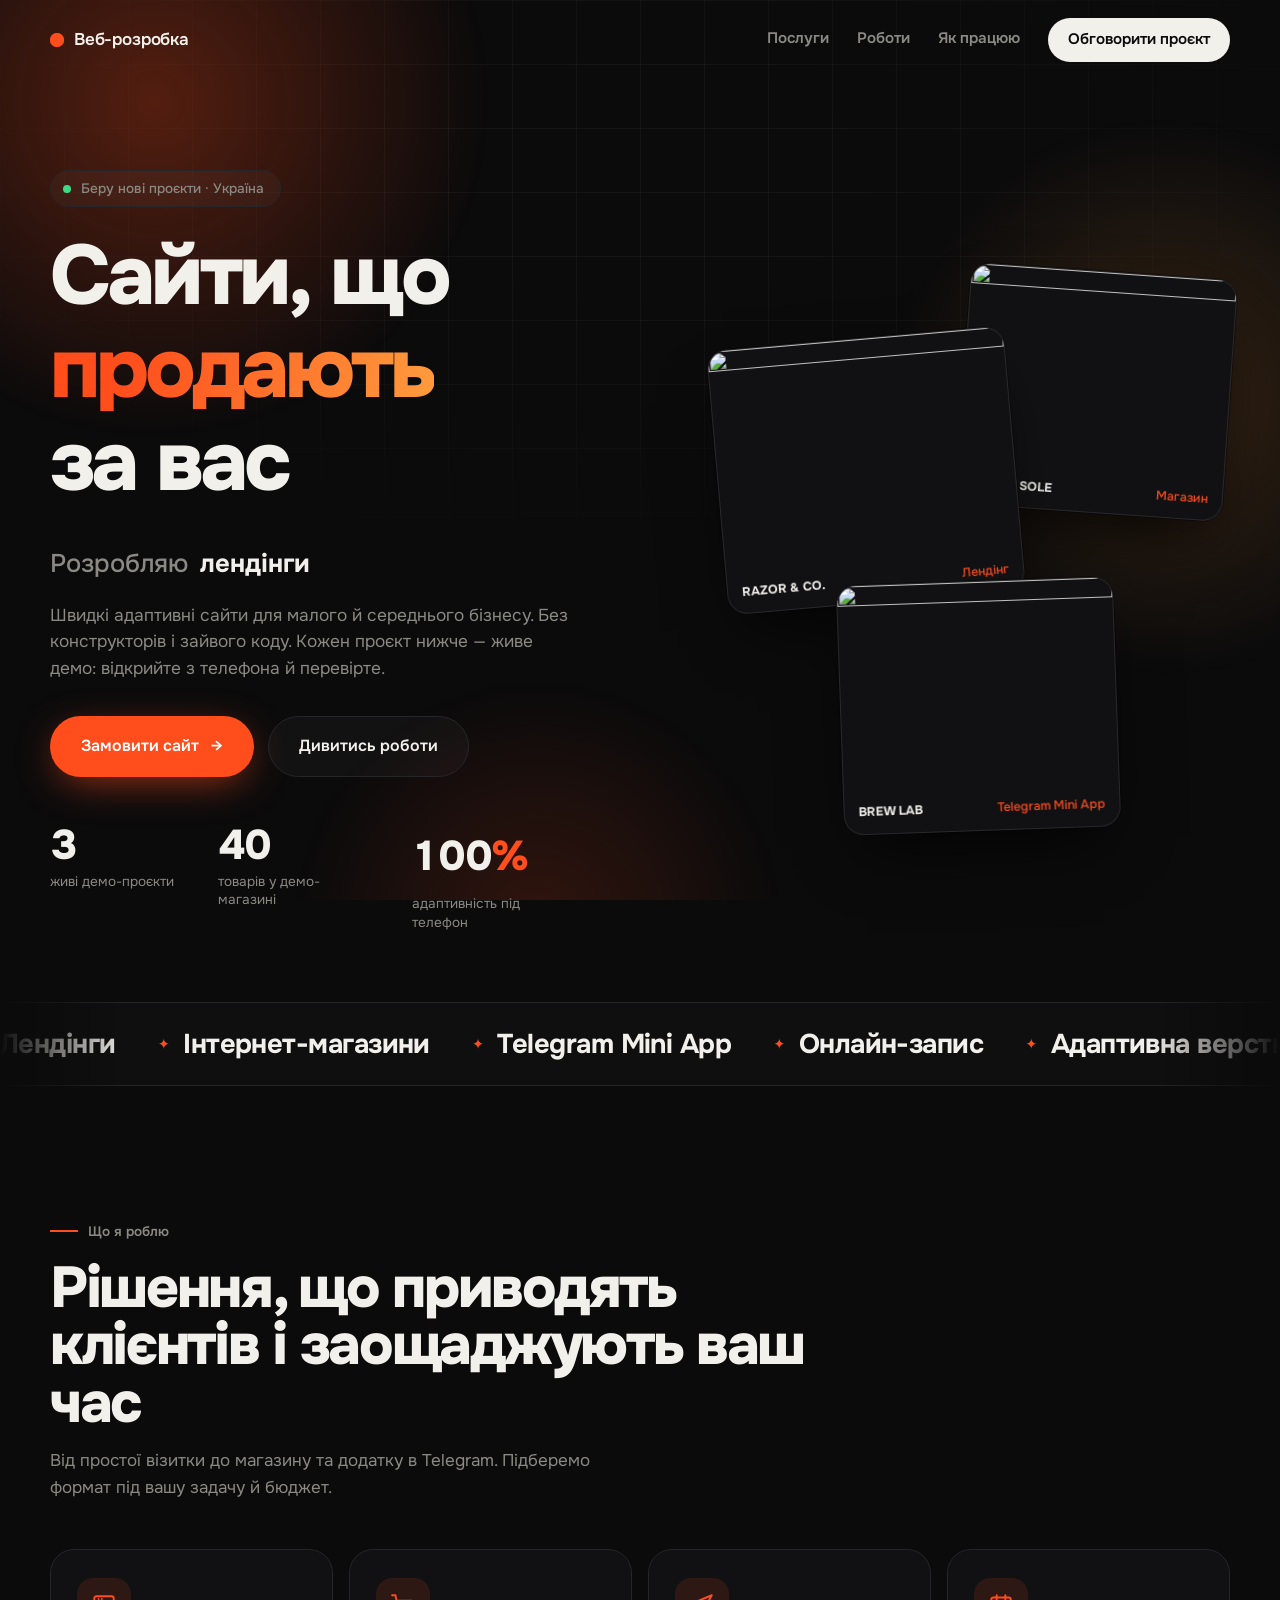
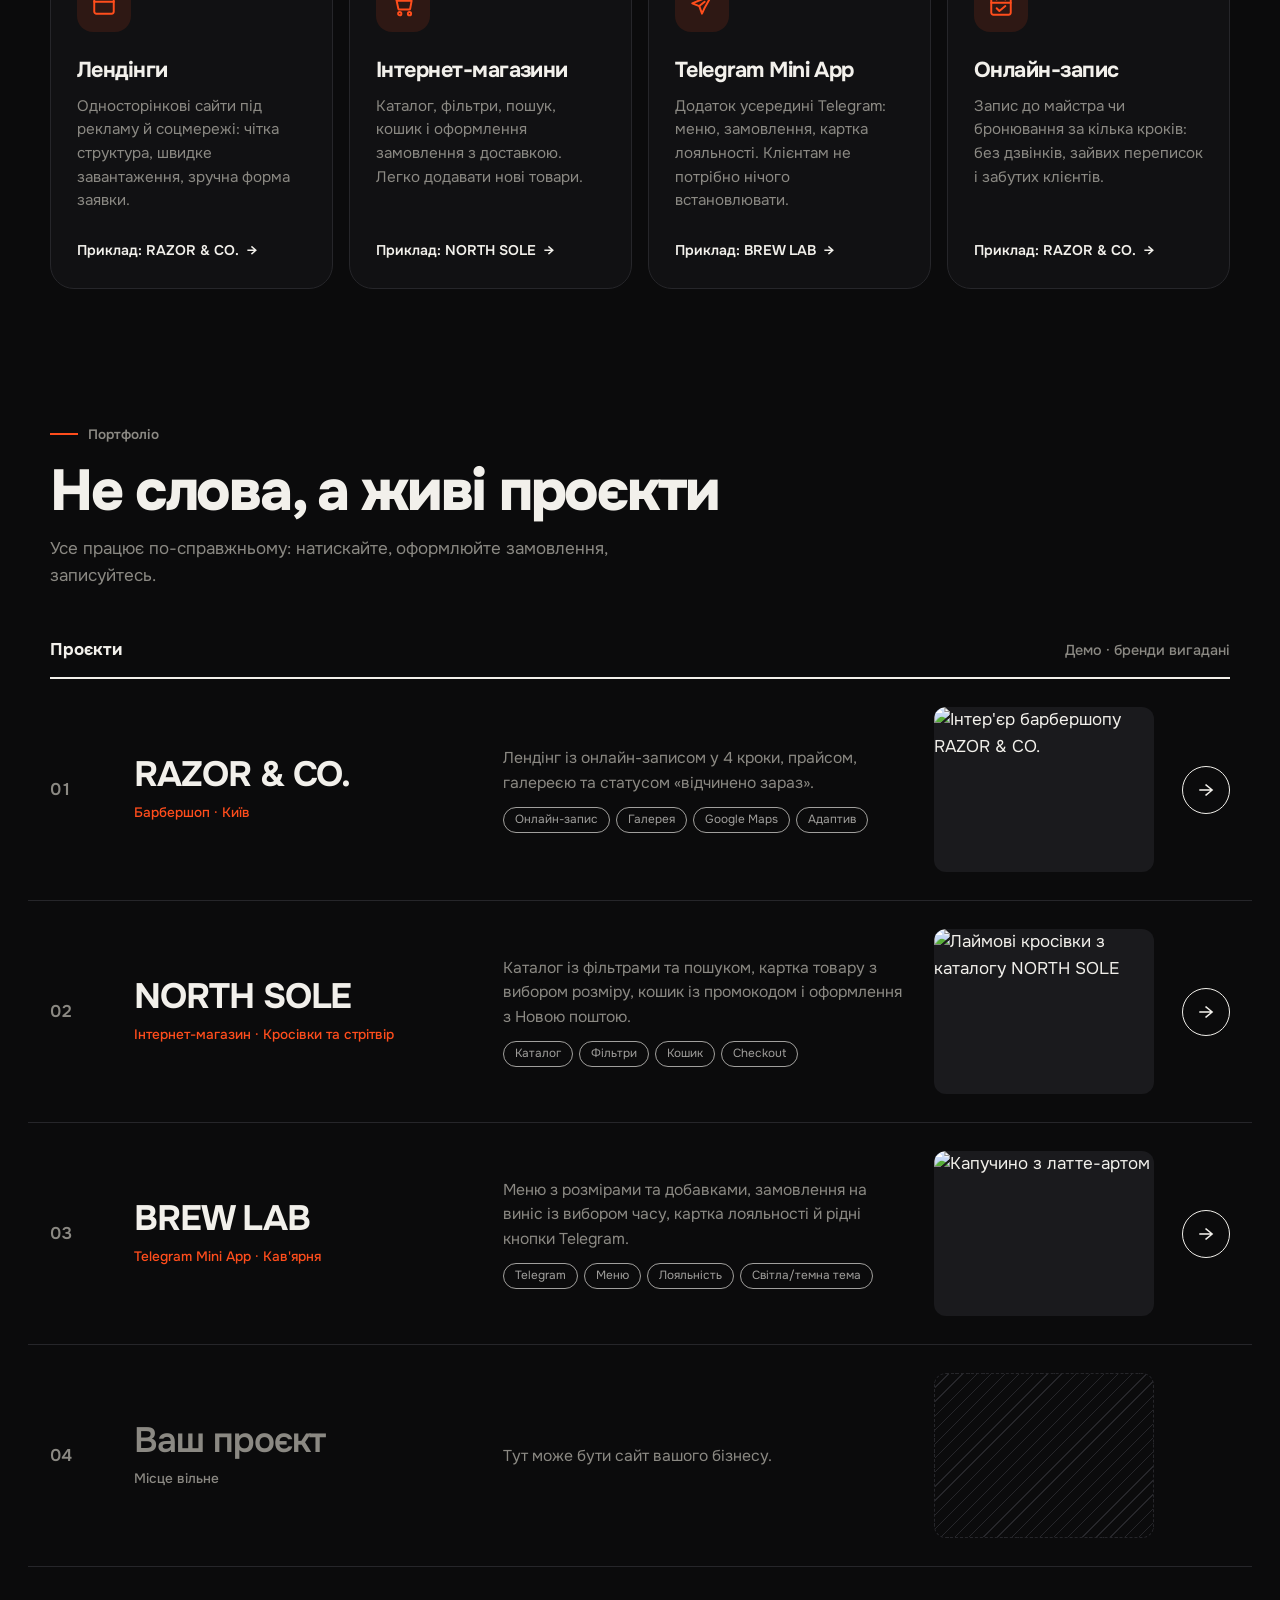
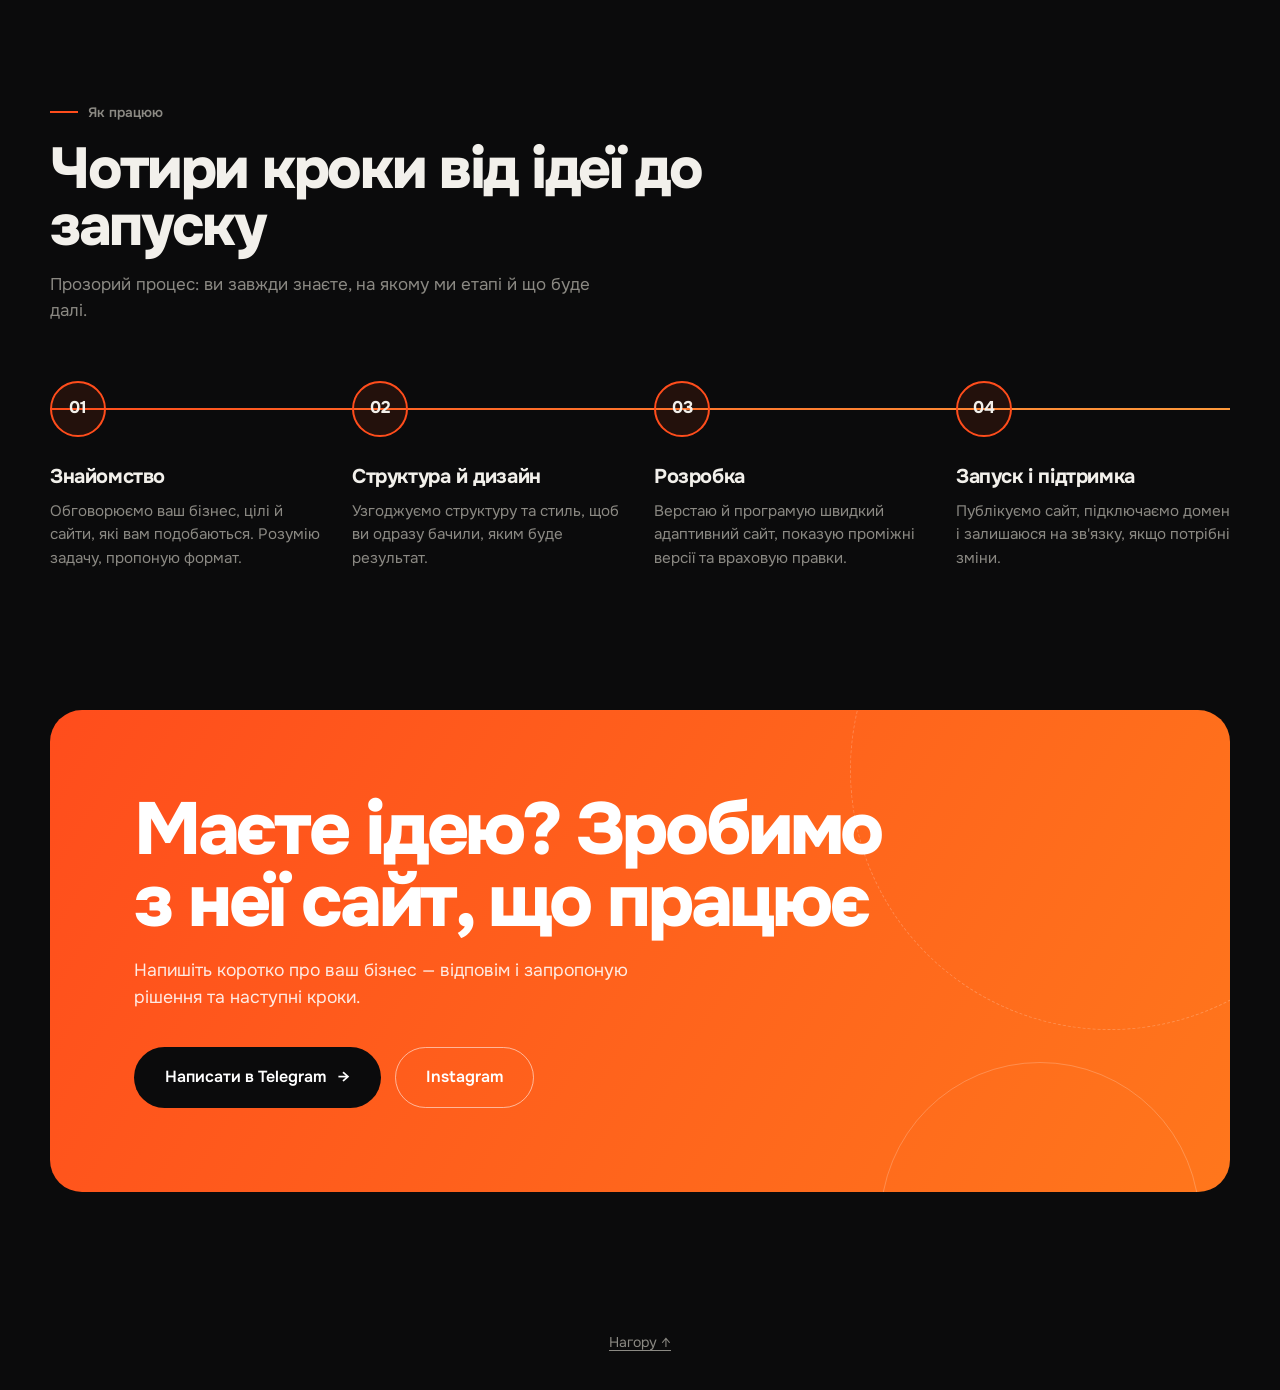
==== commit dc5fe490: "Simplify hub footer: remove demo disclaimer and Unsplash credit Co-Authored-By: Claude Sonnet 5.5 <n" ====
--- a/index.html
+++ b/index.html
@@ -208,7 +208,7 @@
     .cta p { margin-top: 18px; max-width: 520px; font-size: 1.1rem; color: rgba(255,255,255,.88); }
     .cta .actions { margin-top: 36px; }
 
-    footer { position: relative; z-index: 1; padding: 0 0 36px; display: flex; flex-wrap: wrap; justify-content: space-between; gap: 10px 24px; color: var(--muted); font-size: .88rem; }
+    footer { position: relative; z-index: 1; padding: 0 0 36px; display: flex; flex-wrap: wrap; justify-content: center; gap: 10px 24px; color: var(--muted); font-size: .88rem; }
     footer a { text-decoration: underline; text-underline-offset: 3px; transition: color .3s; }
     footer a:hover { color: var(--ink); }
 
@@ -488,8 +488,7 @@
       </section>
 
       <footer>
-        <span>© <span id="y"></span> Демо-проєкти, бренди й дані вигадані.</span>
-        <span>Фото: <a href="https://unsplash.com" target="_blank" rel="noopener">Unsplash</a> · <a href="#hero">Нагору ↑</a></span>
+        <a href="#hero">Нагору ↑</a>
       </footer>
     </div>
   </main>
@@ -507,8 +506,6 @@
       const $$ = (s, r = document) => [...r.querySelectorAll(s)];
       const reduce = matchMedia('(prefers-reduced-motion: reduce)').matches;
       const finePointer = matchMedia('(hover: hover) and (pointer: fine)').matches;
-
-      $('#y').textContent = new Date().getFullYear();
 
       $$('[data-contact]').forEach(a => {
         const url = CONTACTS[a.dataset.contact];
